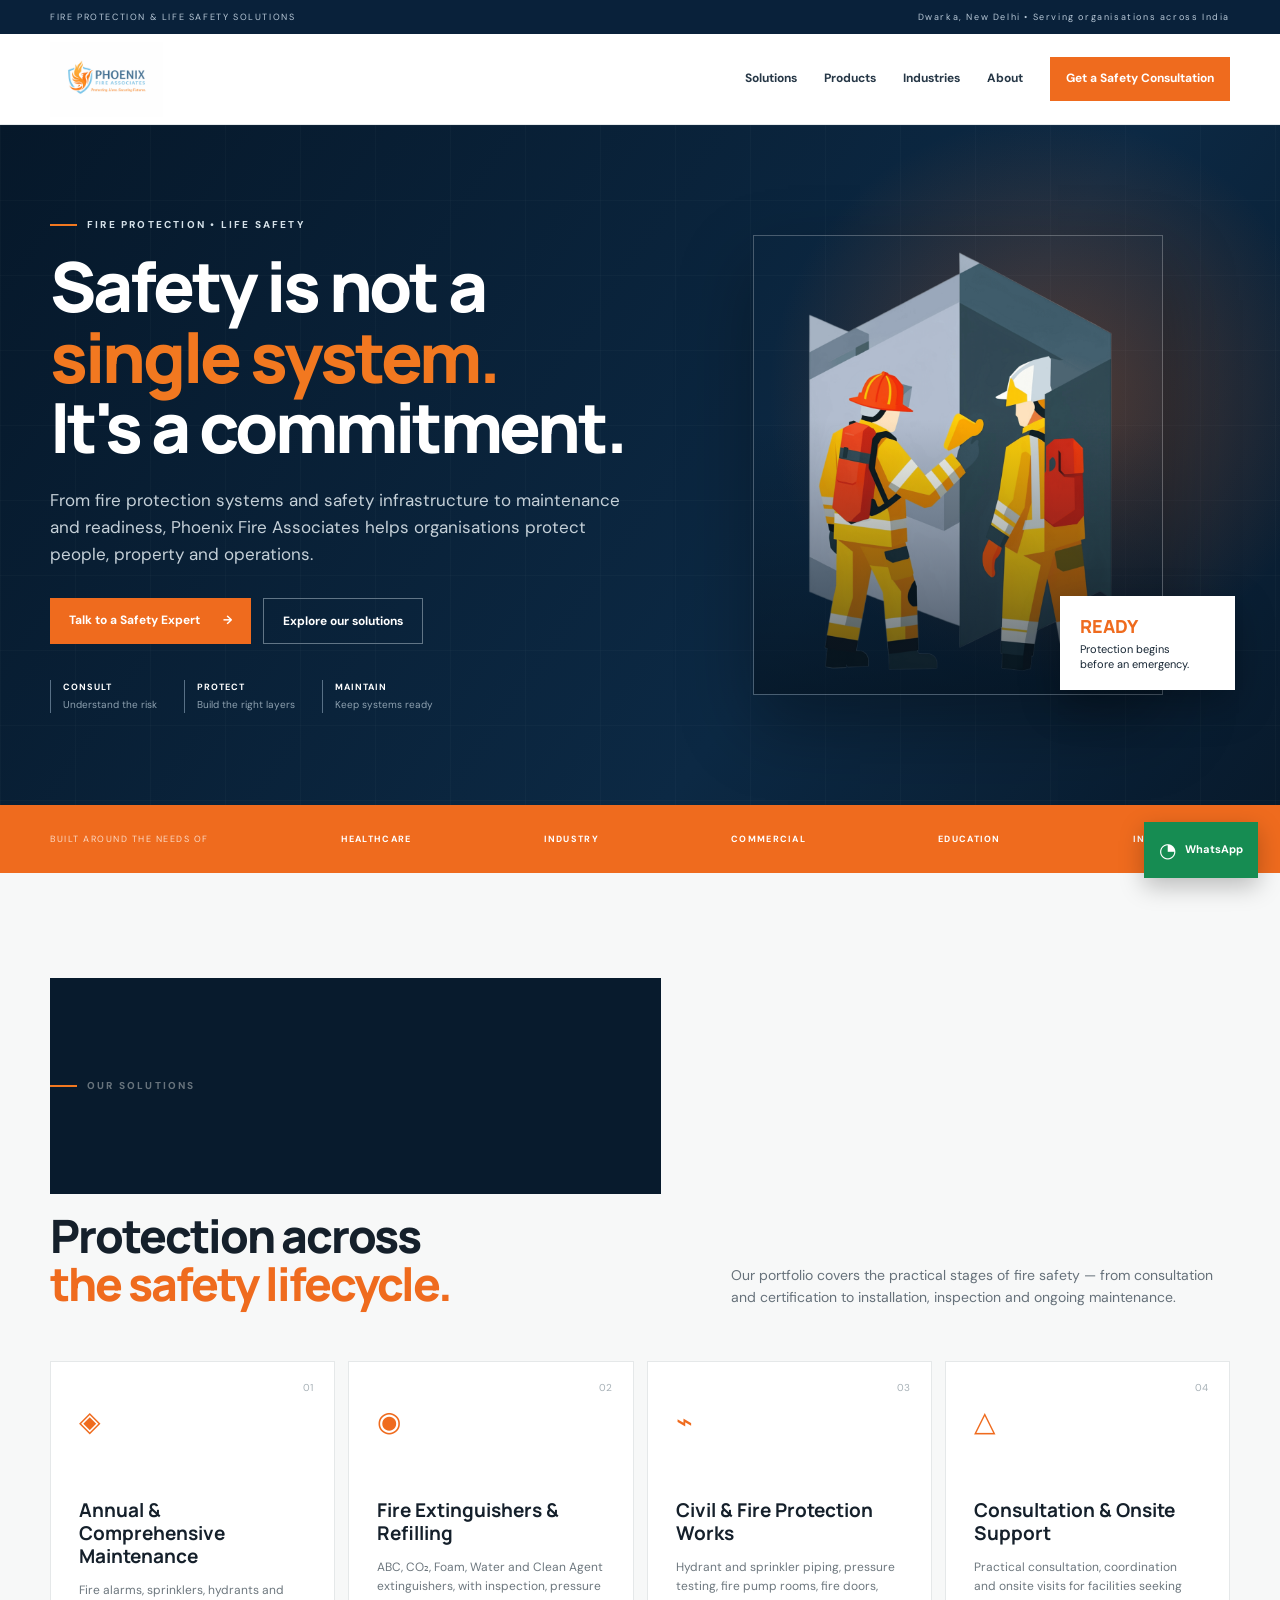
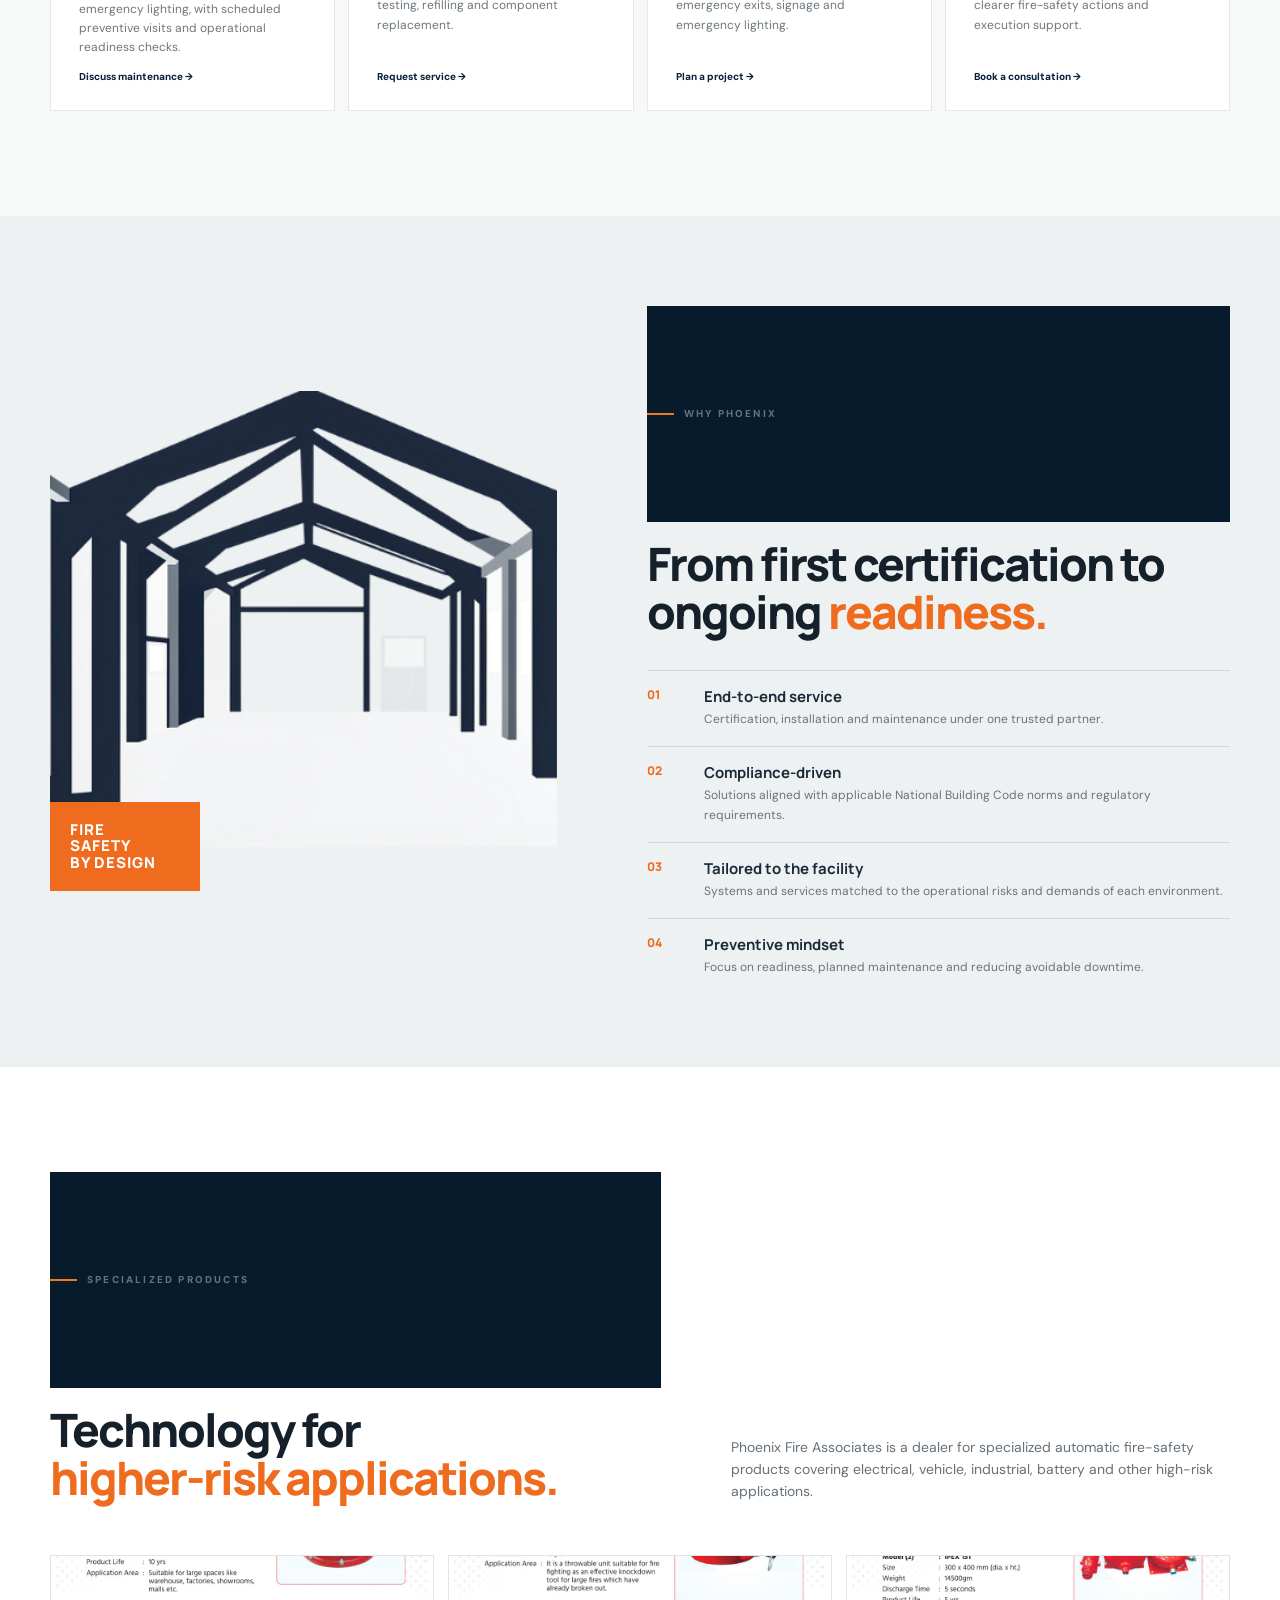
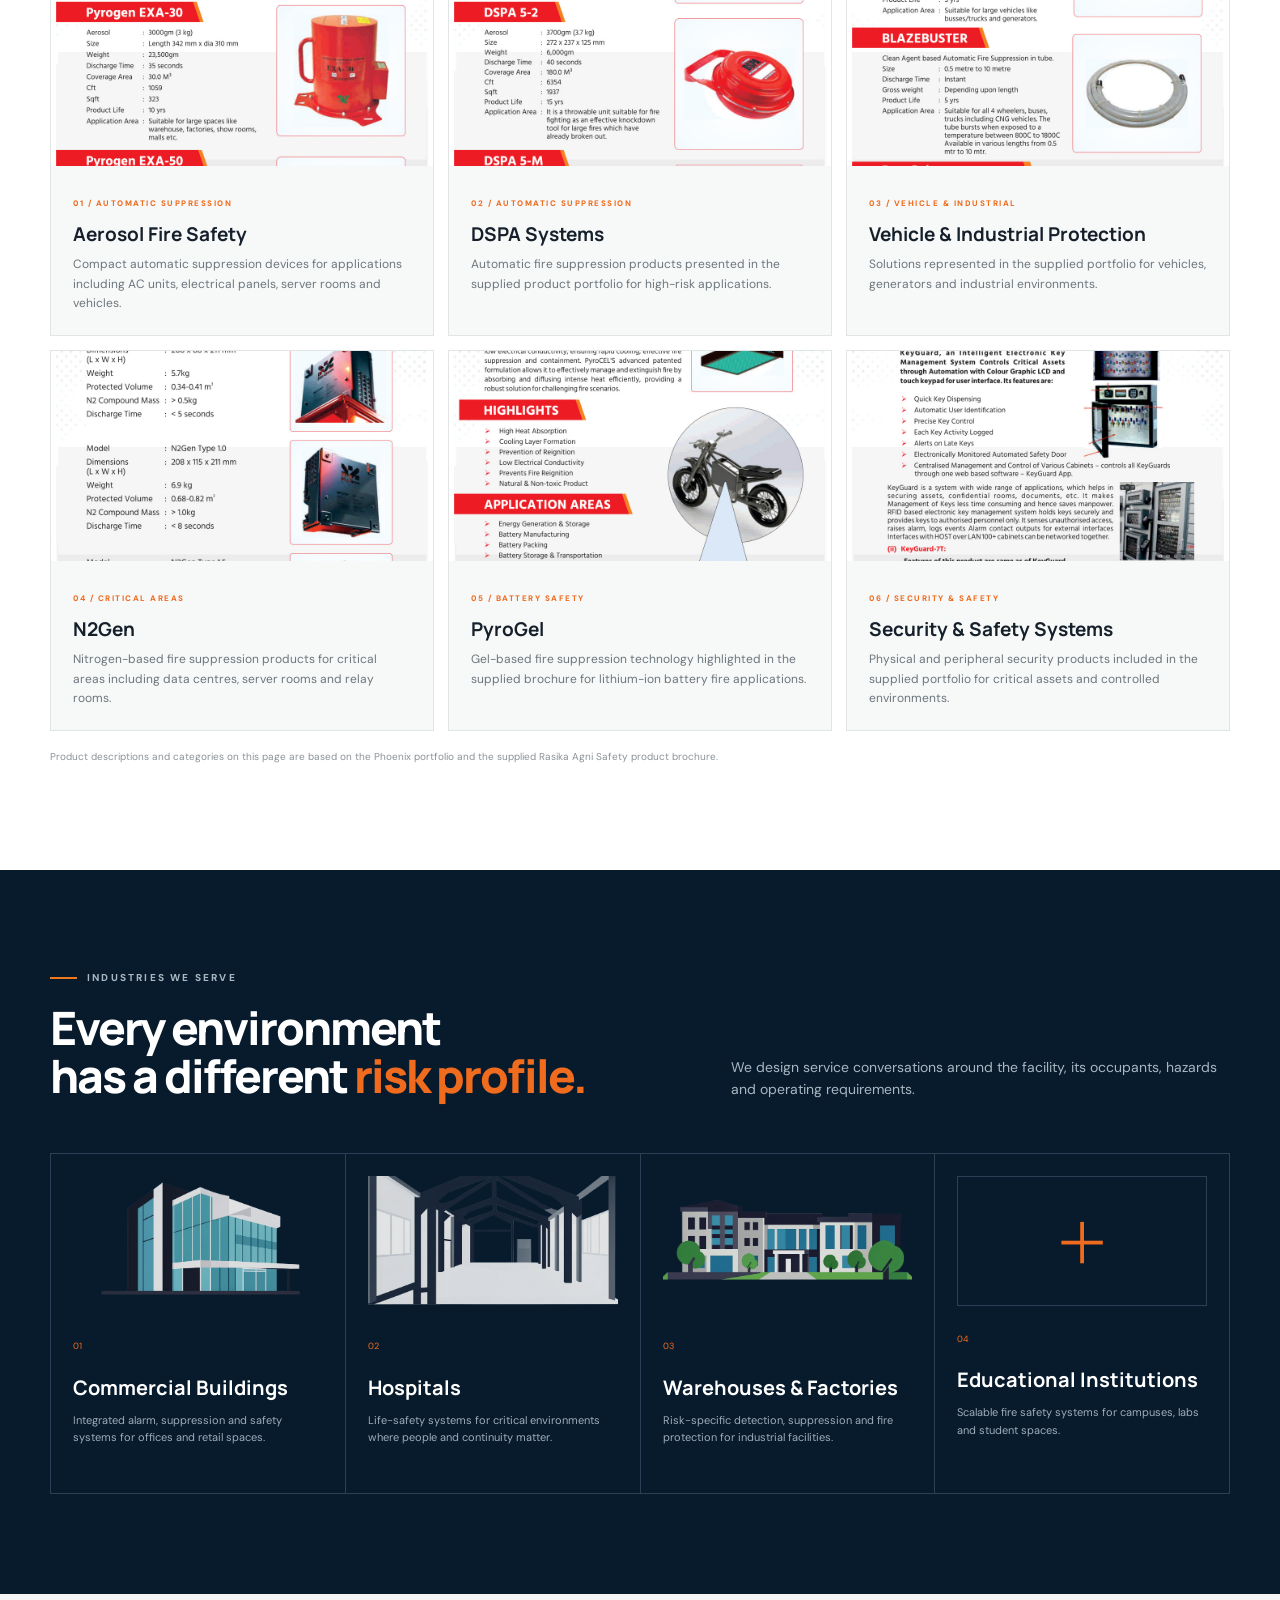
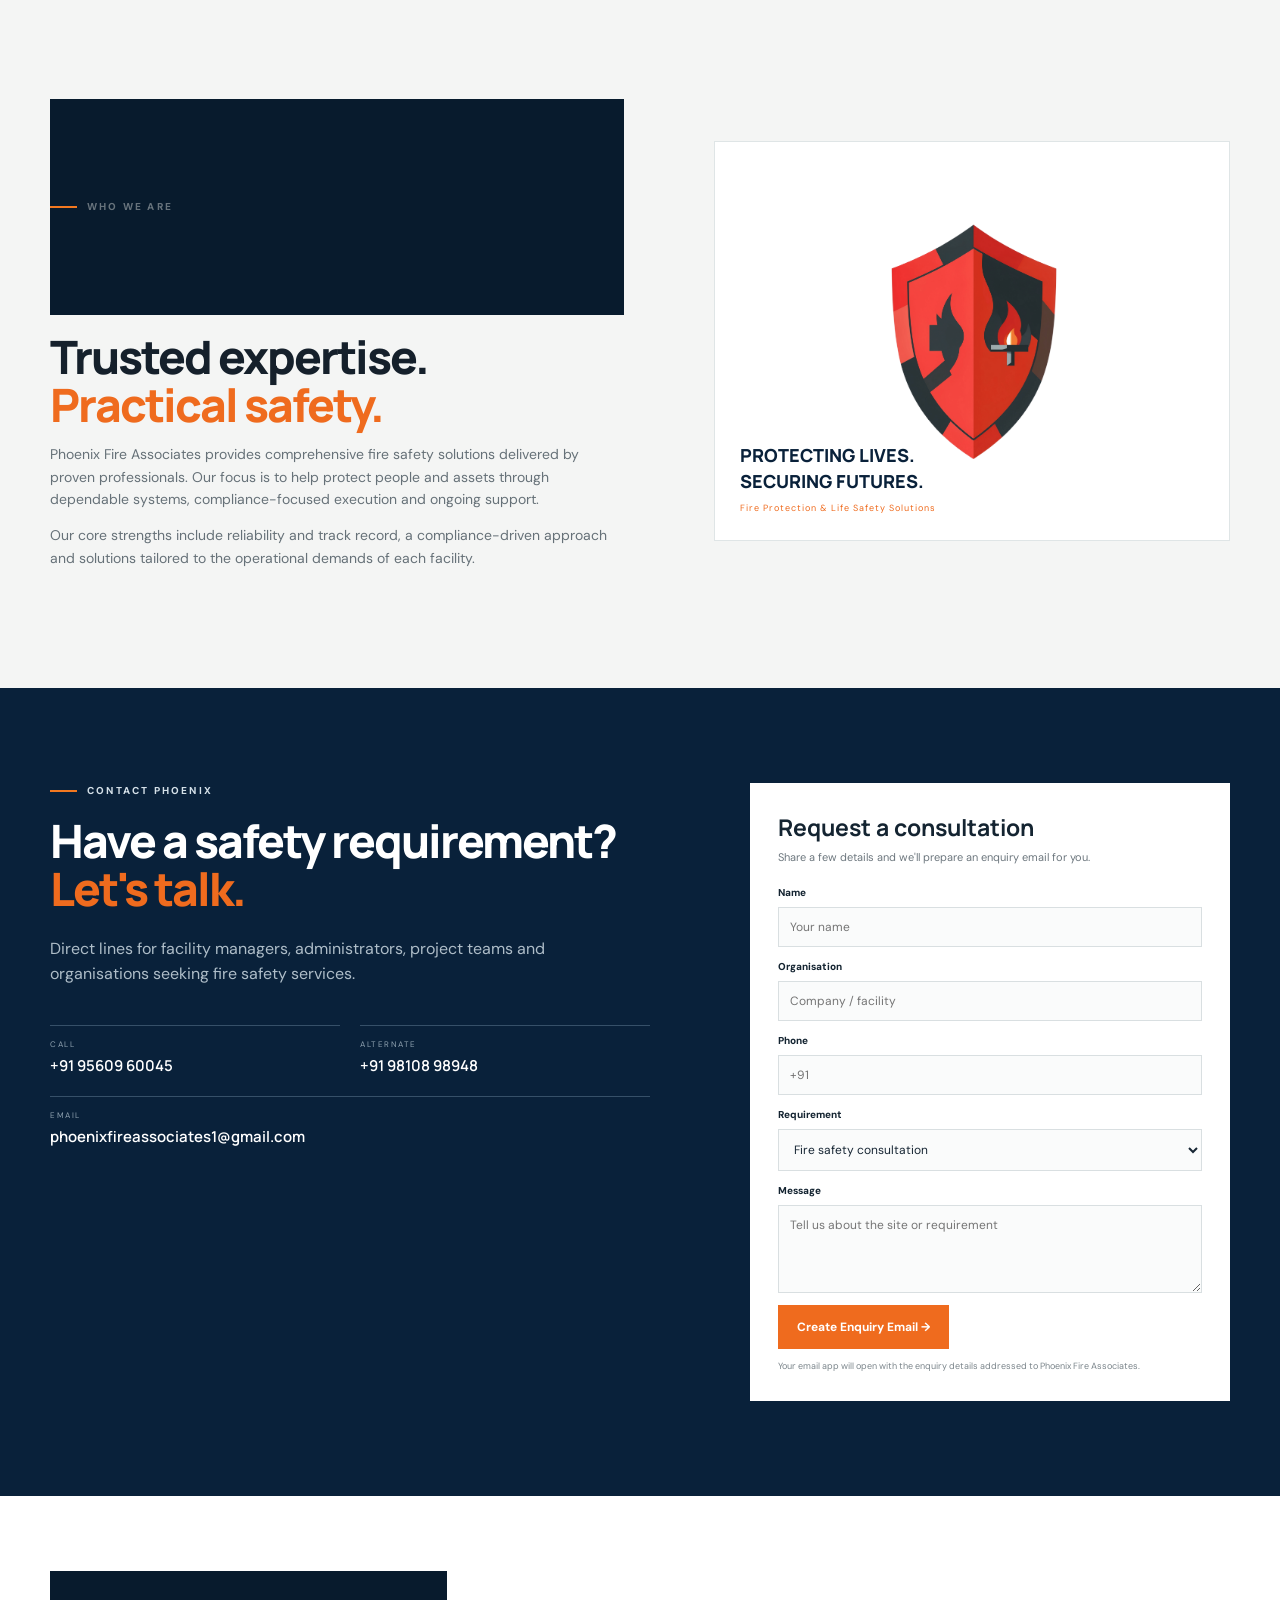
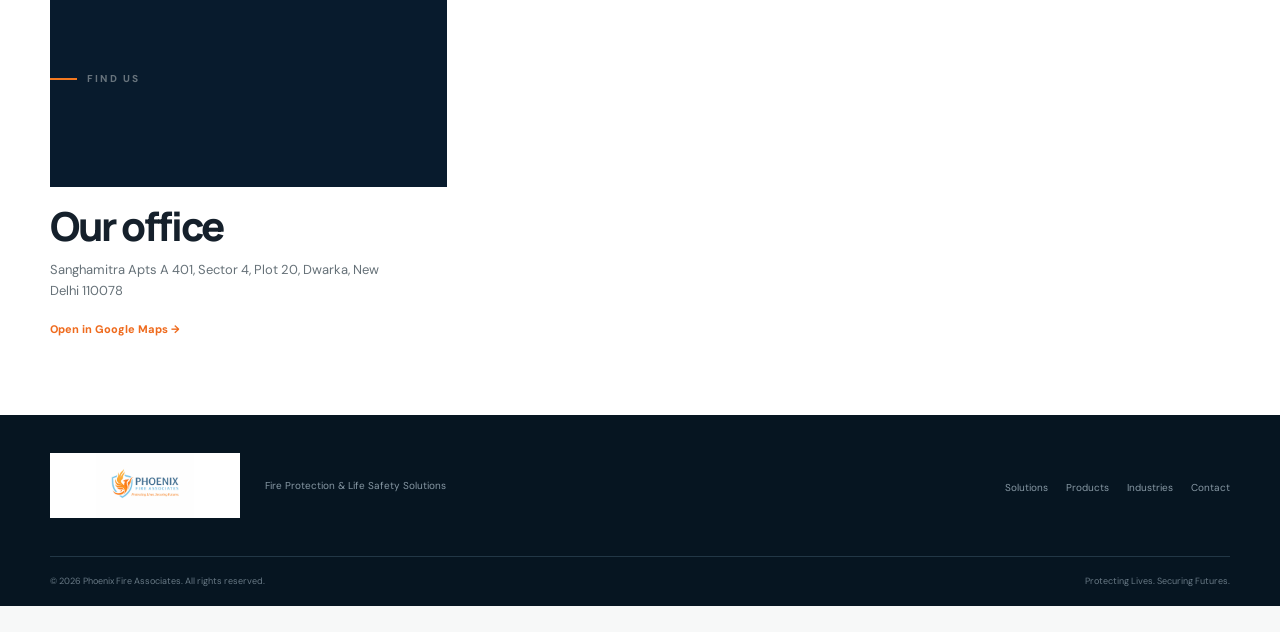
==== index.html @ ee214cc5 "Create index.html" ====
<!DOCTYPE html>
<html>
<head>
<meta charset="UTF-8">
<meta name="viewport" content="width=device-width, initial-scale=1.0">
<meta http-equiv="refresh" content="0; url=Phoenix_Fire_Associates_Website_V2/index.html">
<title>Phoenix Fire Associates</title>
</head>
<body>
<p>Loading Phoenix Fire Associates website...</p>
</body>
</html>
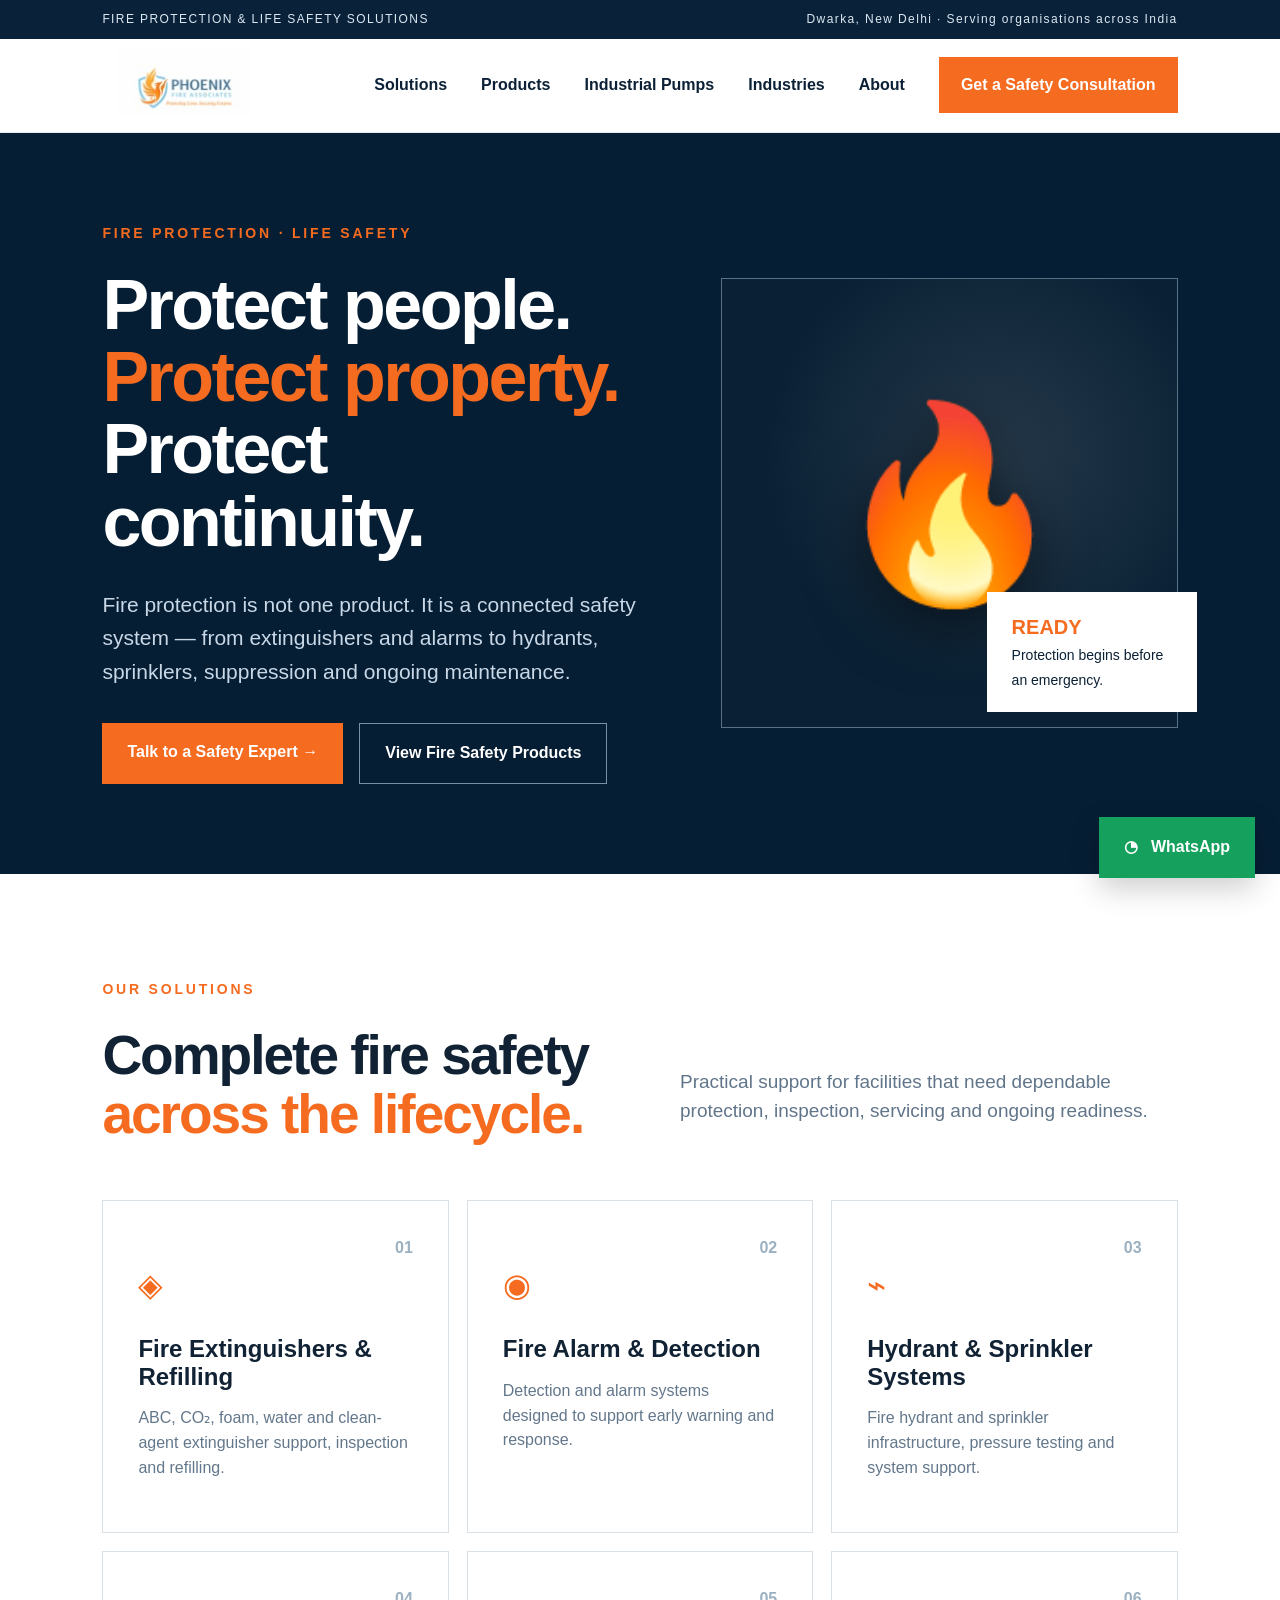
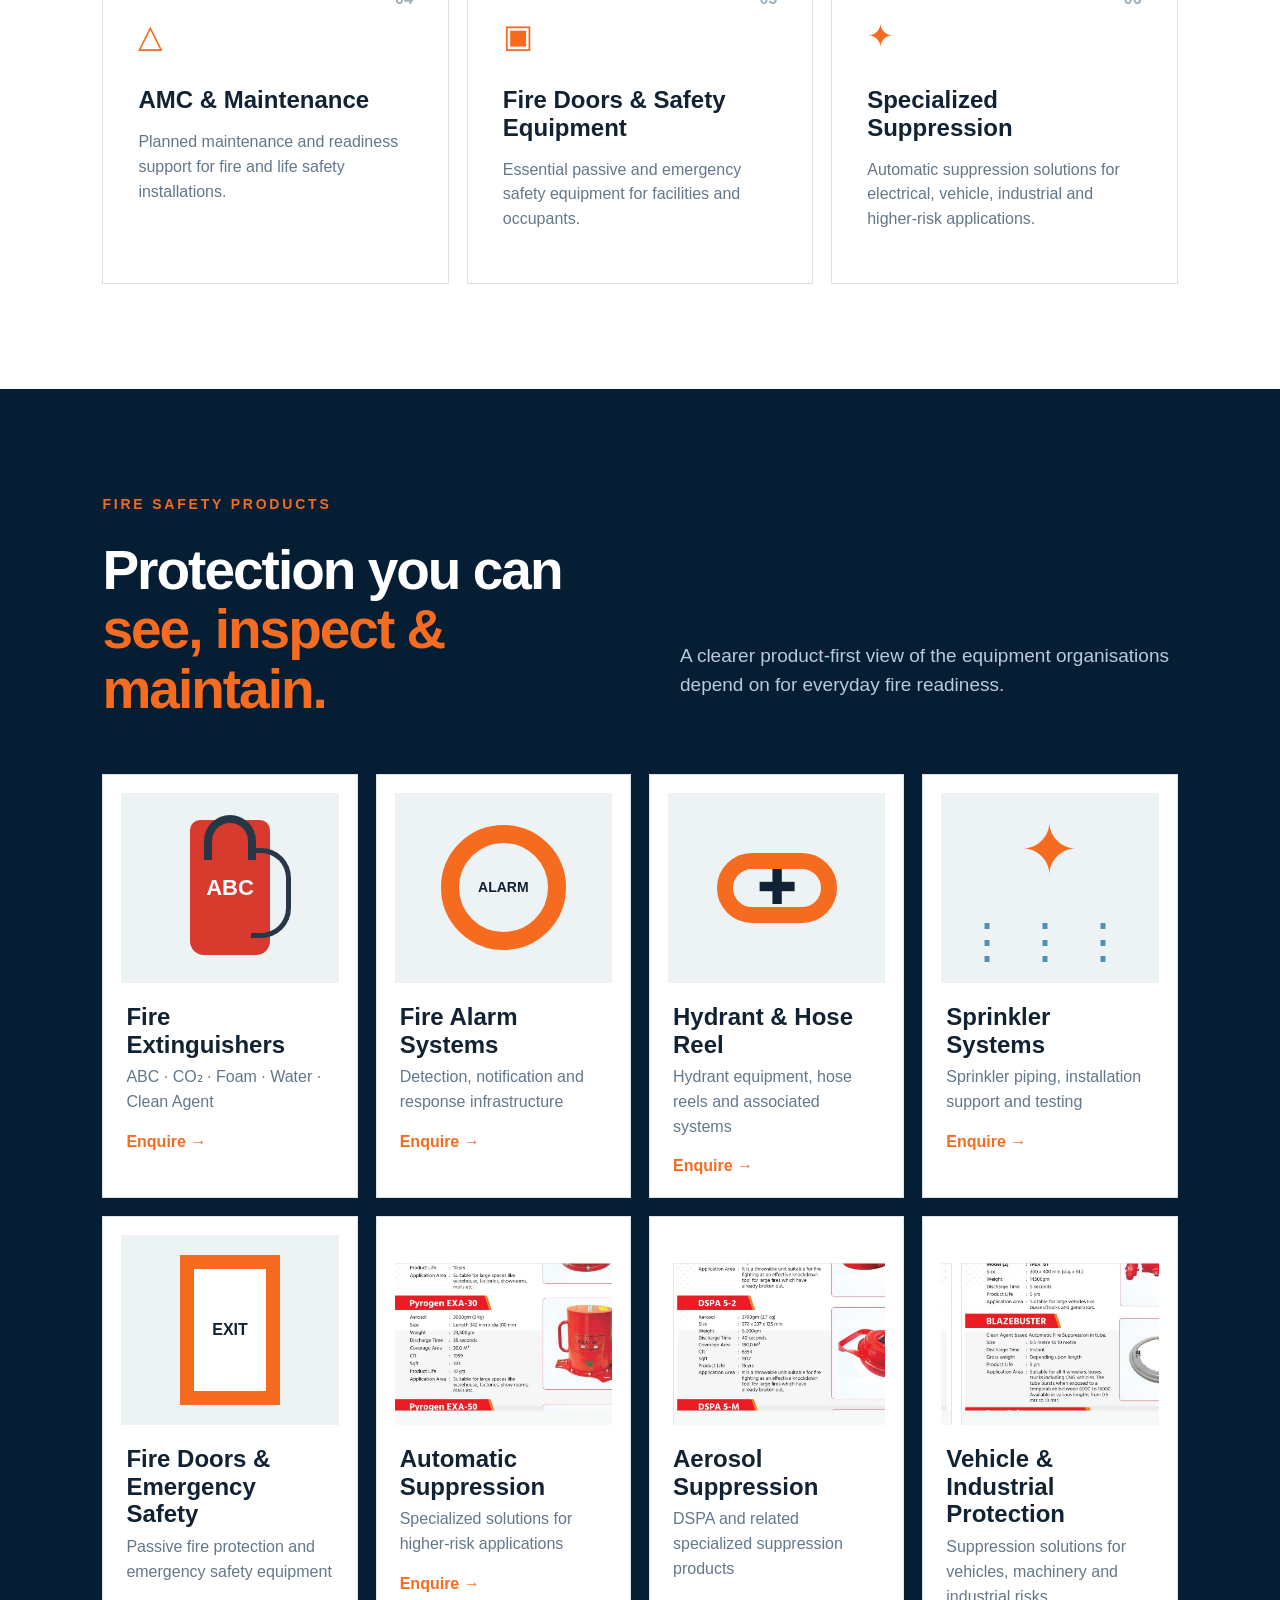
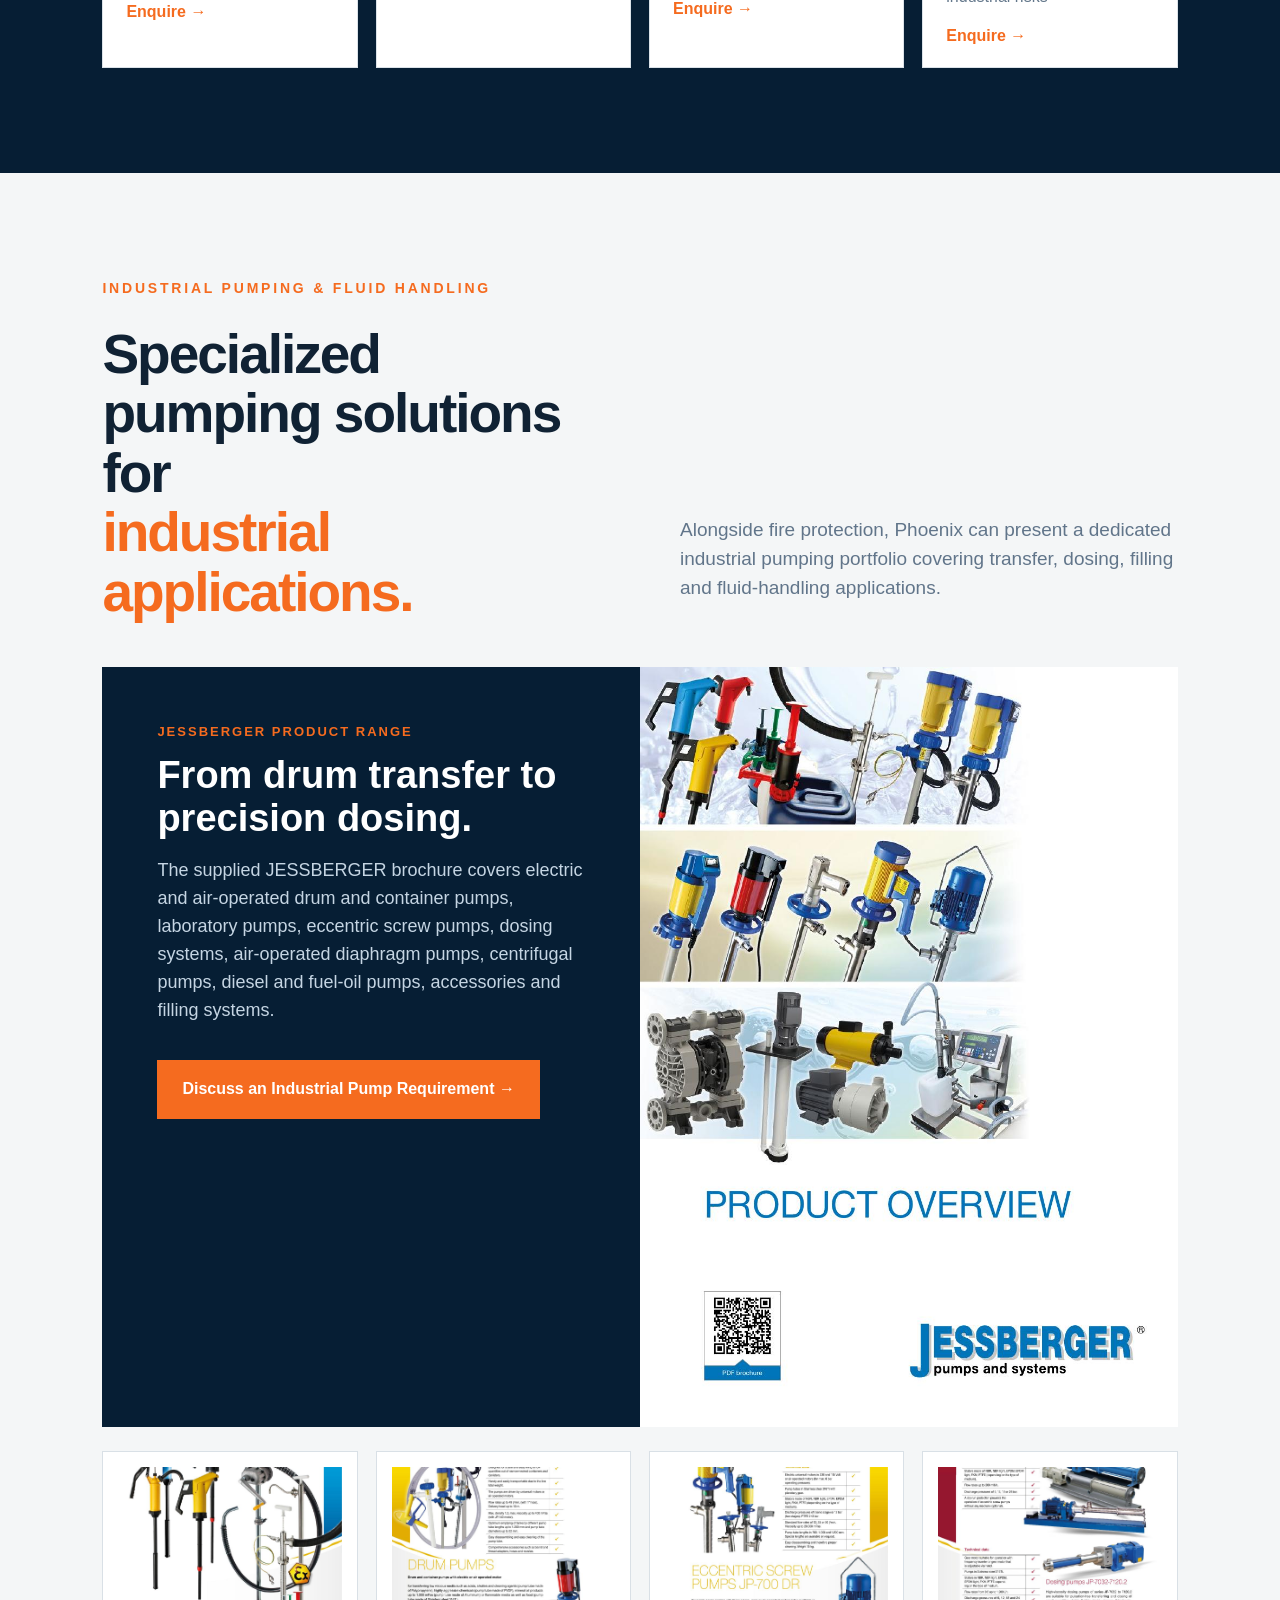
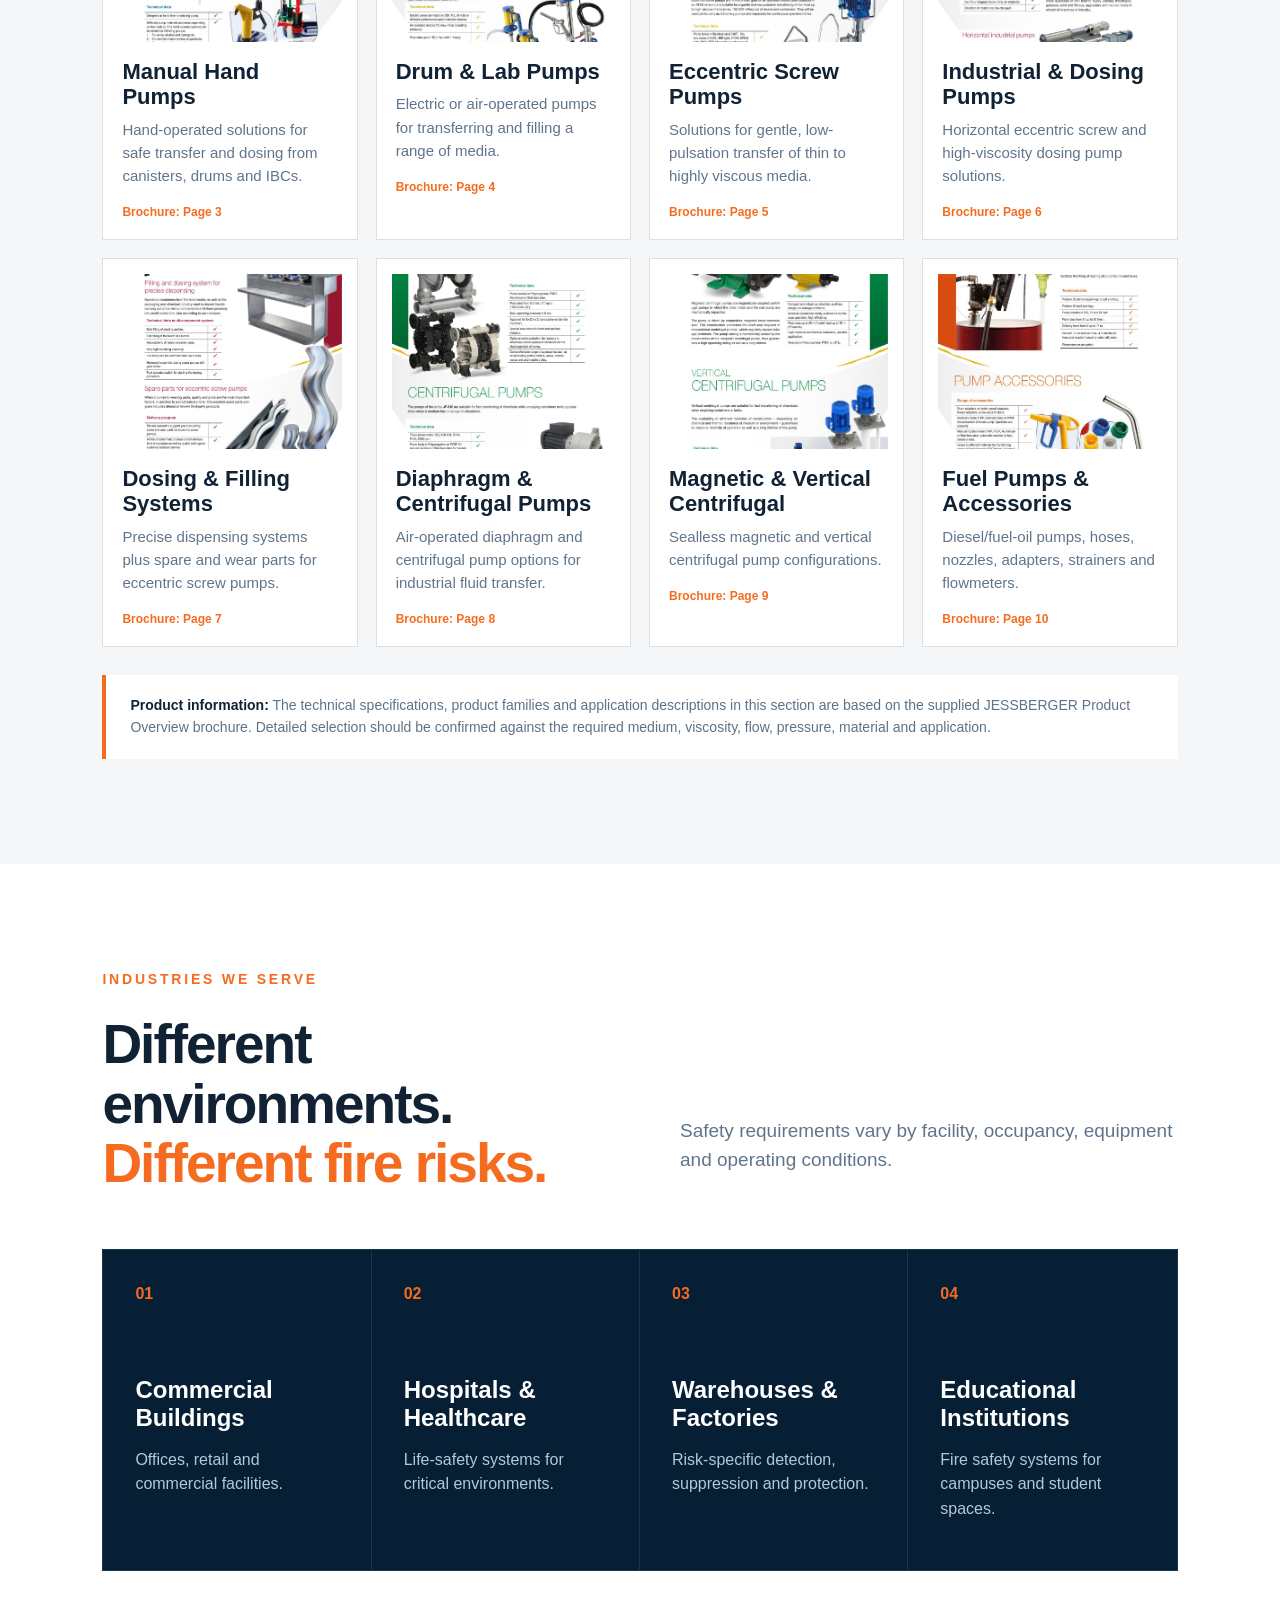
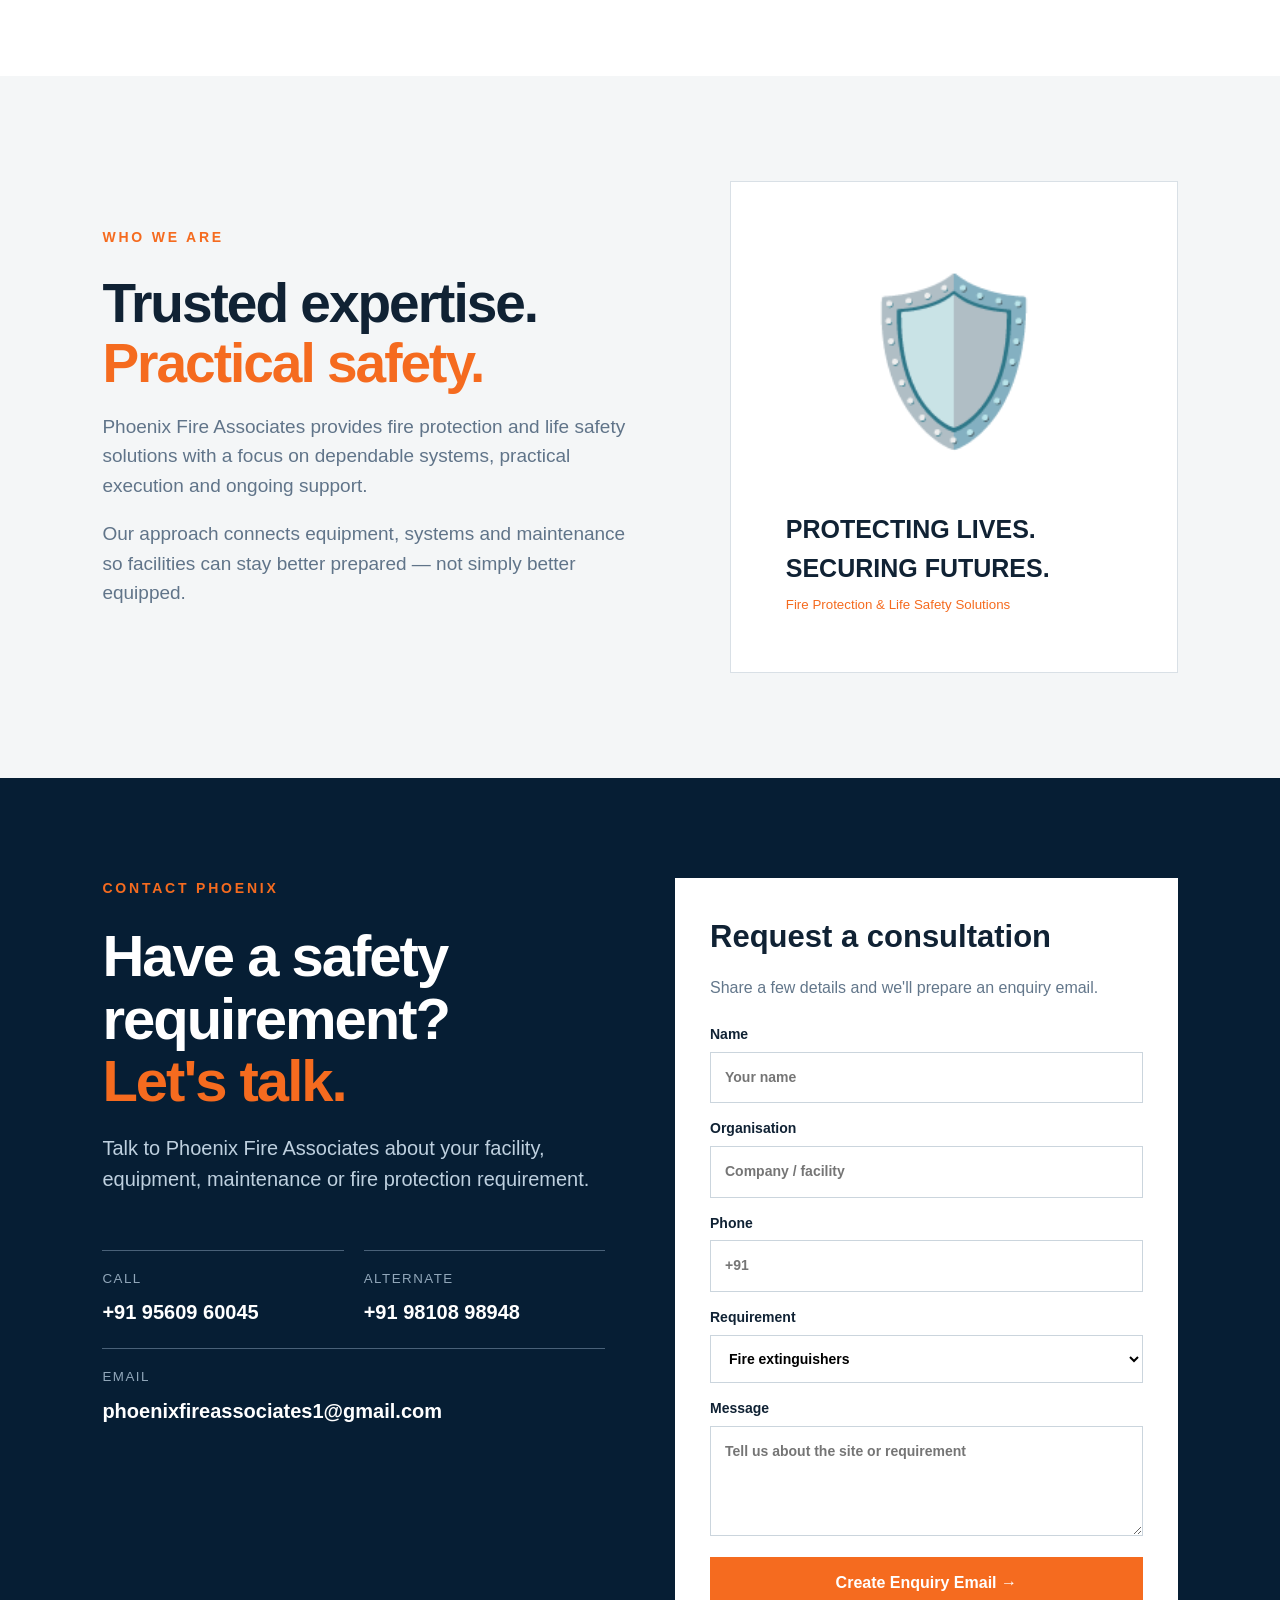
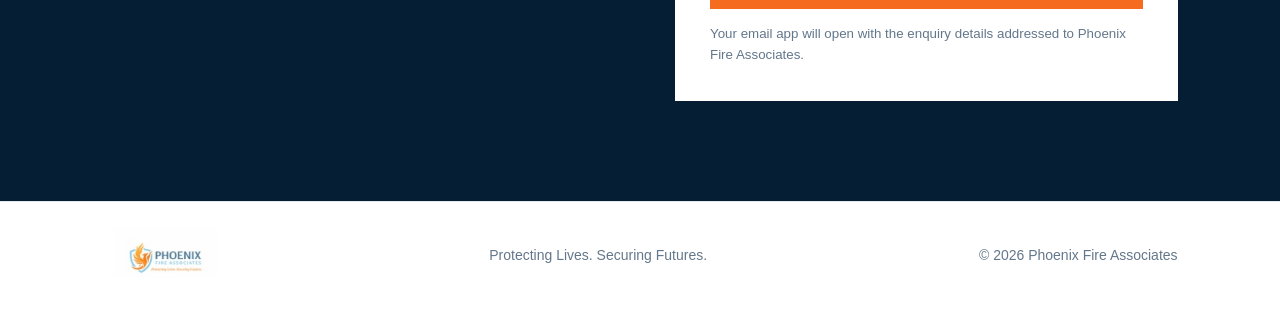
==== commit 1d99b73e: "Publish Phoenix Fire Associates V3" ====
--- a/index.html
+++ b/index.html
@@ -1,12 +1,208 @@
-<!DOCTYPE html>
-<html>
+<!doctype html>
+<html lang="en">
 <head>
-<meta charset="UTF-8">
-<meta name="viewport" content="width=device-width, initial-scale=1.0">
-<meta http-equiv="refresh" content="0; url=Phoenix_Fire_Associates_Website_V2/index.html">
-<title>Phoenix Fire Associates</title>
+<meta charset="utf-8">
+<meta name="viewport" content="width=device-width,initial-scale=1">
+<title>Phoenix Fire Associates | Fire Protection & Life Safety Solutions</title>
+<meta name="description" content="Phoenix Fire Associates provides fire protection and life safety solutions including extinguishers, maintenance, hydrant and sprinkler systems, fire alarms, specialized suppression and onsite support.">
+<link rel="stylesheet" href="styles.css">
 </head>
 <body>
-<p>Loading Phoenix Fire Associates website...</p>
+<div class="topbar">
+  <div>FIRE PROTECTION & LIFE SAFETY SOLUTIONS</div>
+  <div>Dwarka, New Delhi · Serving organisations across India</div>
+</div>
+
+<header class="header">
+  <a class="brand" href="#home"><img src="assets/phoenix-logo.jpg" alt="Phoenix Fire Associates"></a>
+  <button class="menu" aria-label="Open menu">☰</button>
+  <nav>
+    <a href="#solutions">Solutions</a>
+    <a href="#products">Products</a>
+    <a href="#industrial-pumps">Industrial Pumps</a>
+    <a href="#industries">Industries</a>
+    <a href="#about">About</a>
+    <a class="nav-cta" href="#contact">Get a Safety Consultation</a>
+  </nav>
+</header>
+
+<main id="home">
+<section class="hero">
+  <div class="hero-copy">
+    <div class="eyebrow">FIRE PROTECTION · LIFE SAFETY</div>
+    <h1>Protect people.<br><span>Protect property.</span><br>Protect continuity.</h1>
+    <p>Fire protection is not one product. It is a connected safety system — from extinguishers and alarms to hydrants, sprinklers, suppression and ongoing maintenance.</p>
+    <div class="buttons">
+      <a class="btn primary" href="#contact">Talk to a Safety Expert →</a>
+      <a class="btn secondary" href="#products">View Fire Safety Products</a>
+    </div>
+  </div>
+  <div class="hero-visual">
+    <div class="shield">🔥</div>
+    <div class="hero-card"><strong>READY</strong><br><small>Protection begins before an emergency.</small></div>
+  </div>
+</section>
+
+<section class="intro" id="solutions">
+  <div class="section-tag">OUR SOLUTIONS</div>
+  <div class="section-head">
+    <h2>Complete fire safety<br><span>across the lifecycle.</span></h2>
+    <p>Practical support for facilities that need dependable protection, inspection, servicing and ongoing readiness.</p>
+  </div>
+  <div class="solution-grid">
+    <article><b>01</b><div class="icon">◈</div><h3>Fire Extinguishers & Refilling</h3><p>ABC, CO₂, foam, water and clean-agent extinguisher support, inspection and refilling.</p></article>
+    <article><b>02</b><div class="icon">◉</div><h3>Fire Alarm & Detection</h3><p>Detection and alarm systems designed to support early warning and response.</p></article>
+    <article><b>03</b><div class="icon">⌁</div><h3>Hydrant & Sprinkler Systems</h3><p>Fire hydrant and sprinkler infrastructure, pressure testing and system support.</p></article>
+    <article><b>04</b><div class="icon">△</div><h3>AMC & Maintenance</h3><p>Planned maintenance and readiness support for fire and life safety installations.</p></article>
+    <article><b>05</b><div class="icon">▣</div><h3>Fire Doors & Safety Equipment</h3><p>Essential passive and emergency safety equipment for facilities and occupants.</p></article>
+    <article><b>06</b><div class="icon">✦</div><h3>Specialized Suppression</h3><p>Automatic suppression solutions for electrical, vehicle, industrial and higher-risk applications.</p></article>
+  </div>
+</section>
+
+<section class="products" id="products">
+  <div class="section-tag light">FIRE SAFETY PRODUCTS</div>
+  <div class="section-head light-text">
+    <h2>Protection you can<br><span>see, inspect & maintain.</span></h2>
+    <p>A clearer product-first view of the equipment organisations depend on for everyday fire readiness.</p>
+  </div>
+  <div class="product-grid">
+    <article class="product-card">
+      <div class="product-art extinguisher"><div class="handle"></div><div class="body">ABC</div><div class="hose"></div></div>
+      <h3>Fire Extinguishers</h3><p>ABC · CO₂ · Foam · Water · Clean Agent</p>
+      <a href="#contact">Enquire →</a>
+    </article>
+    <article class="product-card">
+      <div class="product-art alarm"><div class="alarm-ring">ALARM</div></div>
+      <h3>Fire Alarm Systems</h3><p>Detection, notification and response infrastructure</p>
+      <a href="#contact">Enquire →</a>
+    </article>
+    <article class="product-card">
+      <div class="product-art hydrant"><div class="pipe"></div><div class="wheel">✚</div></div>
+      <h3>Hydrant & Hose Reel</h3><p>Hydrant equipment, hose reels and associated systems</p>
+      <a href="#contact">Enquire →</a>
+    </article>
+    <article class="product-card">
+      <div class="product-art sprinkler"><div class="sprinkler-head">✦</div><div class="drops">⋮⋮⋮</div></div>
+      <h3>Sprinkler Systems</h3><p>Sprinkler piping, installation support and testing</p>
+      <a href="#contact">Enquire →</a>
+    </article>
+    <article class="product-card">
+      <div class="product-art door"><div class="door-shape">EXIT</div></div>
+      <h3>Fire Doors & Emergency Safety</h3><p>Passive fire protection and emergency safety equipment</p>
+      <a href="#contact">Enquire →</a>
+    </article>
+    <article class="product-card photo">
+      <img src="assets/specialized-products-1.jpg" alt="Specialized automatic fire suppression products">
+      <h3>Automatic Suppression</h3><p>Specialized solutions for higher-risk applications</p>
+      <a href="#contact">Enquire →</a>
+    </article>
+    <article class="product-card photo">
+      <img src="assets/specialized-products-2.jpg" alt="DSPA aerosol fire suppression products">
+      <h3>Aerosol Suppression</h3><p>DSPA and related specialized suppression products</p>
+      <a href="#contact">Enquire →</a>
+    </article>
+    <article class="product-card photo">
+      <img src="assets/specialized-products-3.jpg" alt="Vehicle and industrial fire suppression products">
+      <h3>Vehicle & Industrial Protection</h3><p>Suppression solutions for vehicles, machinery and industrial risks</p>
+      <a href="#contact">Enquire →</a>
+    </article>
+  </div>
+</section>
+
+
+<section class="industrial-pumps" id="industrial-pumps">
+  <div class="section-tag">INDUSTRIAL PUMPING & FLUID HANDLING</div>
+  <div class="section-head">
+    <h2>Specialized pumping solutions for<br><span>industrial applications.</span></h2>
+    <p>Alongside fire protection, Phoenix can present a dedicated industrial pumping portfolio covering transfer, dosing, filling and fluid-handling applications.</p>
+  </div>
+
+  <div class="pump-feature">
+    <div class="pump-feature-copy">
+      <div class="mini-label">JESSBERGER PRODUCT RANGE</div>
+      <h3>From drum transfer to precision dosing.</h3>
+      <p>The supplied JESSBERGER brochure covers electric and air-operated drum and container pumps, laboratory pumps, eccentric screw pumps, dosing systems, air-operated diaphragm pumps, centrifugal pumps, diesel and fuel-oil pumps, accessories and filling systems.</p>
+      <a class="btn pump-btn" href="#contact">Discuss an Industrial Pump Requirement →</a>
+    </div>
+    <img src="assets/jessberger/cover.jpg" alt="JESSBERGER industrial pumps and systems product overview">
+  </div>
+
+  <div class="pump-grid">
+    <article><img src="assets/jessberger/page-03.jpg" alt="Manual hand pumps"><h3>Manual Hand Pumps</h3><p>Hand-operated solutions for safe transfer and dosing from canisters, drums and IBCs.</p><small>Brochure: Page 3</small></article>
+    <article><img src="assets/jessberger/page-04.jpg" alt="Drum pumps and laboratory pumps"><h3>Drum & Lab Pumps</h3><p>Electric or air-operated pumps for transferring and filling a range of media.</p><small>Brochure: Page 4</small></article>
+    <article><img src="assets/jessberger/page-05.jpg" alt="Eccentric screw pumps"><h3>Eccentric Screw Pumps</h3><p>Solutions for gentle, low-pulsation transfer of thin to highly viscous media.</p><small>Brochure: Page 5</small></article>
+    <article><img src="assets/jessberger/page-06.jpg" alt="Horizontal industrial pumps and dosing pumps"><h3>Industrial & Dosing Pumps</h3><p>Horizontal eccentric screw and high-viscosity dosing pump solutions.</p><small>Brochure: Page 6</small></article>
+    <article><img src="assets/jessberger/page-07.jpg" alt="Dosing systems and spare parts"><h3>Dosing & Filling Systems</h3><p>Precise dispensing systems plus spare and wear parts for eccentric screw pumps.</p><small>Brochure: Page 7</small></article>
+    <article><img src="assets/jessberger/page-08.jpg" alt="Air operated diaphragm pumps and centrifugal pumps"><h3>Diaphragm & Centrifugal Pumps</h3><p>Air-operated diaphragm and centrifugal pump options for industrial fluid transfer.</p><small>Brochure: Page 8</small></article>
+    <article><img src="assets/jessberger/page-09.jpg" alt="Sealless magnetic and vertical centrifugal pumps"><h3>Magnetic & Vertical Centrifugal</h3><p>Sealless magnetic and vertical centrifugal pump configurations.</p><small>Brochure: Page 9</small></article>
+    <article><img src="assets/jessberger/page-10.jpg" alt="Diesel fuel oil pumps and pump accessories"><h3>Fuel Pumps & Accessories</h3><p>Diesel/fuel-oil pumps, hoses, nozzles, adapters, strainers and flowmeters.</p><small>Brochure: Page 10</small></article>
+  </div>
+
+  <div class="pump-note">
+    <strong>Product information:</strong> The technical specifications, product families and application descriptions in this section are based on the supplied JESSBERGER Product Overview brochure. Detailed selection should be confirmed against the required medium, viscosity, flow, pressure, material and application.
+  </div>
+</section>
+
+<section class="industries" id="industries">
+  <div class="section-tag">INDUSTRIES WE SERVE</div>
+  <div class="section-head">
+    <h2>Different environments.<br><span>Different fire risks.</span></h2>
+    <p>Safety requirements vary by facility, occupancy, equipment and operating conditions.</p>
+  </div>
+  <div class="industry-grid">
+    <div><strong>01</strong><h3>Commercial Buildings</h3><p>Offices, retail and commercial facilities.</p></div>
+    <div><strong>02</strong><h3>Hospitals & Healthcare</h3><p>Life-safety systems for critical environments.</p></div>
+    <div><strong>03</strong><h3>Warehouses & Factories</h3><p>Risk-specific detection, suppression and protection.</p></div>
+    <div><strong>04</strong><h3>Educational Institutions</h3><p>Fire safety systems for campuses and student spaces.</p></div>
+  </div>
+</section>
+
+<section class="about" id="about">
+  <div class="about-copy">
+    <div class="section-tag">WHO WE ARE</div>
+    <h2>Trusted expertise.<br><span>Practical safety.</span></h2>
+    <p>Phoenix Fire Associates provides fire protection and life safety solutions with a focus on dependable systems, practical execution and ongoing support.</p>
+    <p>Our approach connects equipment, systems and maintenance so facilities can stay better prepared — not simply better equipped.</p>
+  </div>
+  <div class="about-panel">
+    <div class="big-shield">🛡️</div>
+    <h3>PROTECTING LIVES.<br>SECURING FUTURES.</h3>
+    <small>Fire Protection & Life Safety Solutions</small>
+  </div>
+</section>
+
+<section class="contact" id="contact">
+  <div class="contact-copy">
+    <div class="section-tag light">CONTACT PHOENIX</div>
+    <h2>Have a safety requirement?<br><span>Let's talk.</span></h2>
+    <p>Talk to Phoenix Fire Associates about your facility, equipment, maintenance or fire protection requirement.</p>
+    <div class="contact-details">
+      <div><small>CALL</small><strong>+91 95609 60045</strong></div>
+      <div><small>ALTERNATE</small><strong>+91 98108 98948</strong></div>
+      <div><small>EMAIL</small><strong>phoenixfireassociates1@gmail.com</strong></div>
+    </div>
+  </div>
+  <form onsubmit="sendEnquiry(event)">
+    <h3>Request a consultation</h3>
+    <p>Share a few details and we'll prepare an enquiry email.</p>
+    <label>Name<input id="name" required placeholder="Your name"></label>
+    <label>Organisation<input id="org" placeholder="Company / facility"></label>
+    <label>Phone<input id="phone" placeholder="+91"></label>
+    <label>Requirement<select id="req"><option>Fire extinguishers</option><option>Fire alarm system</option><option>Hydrant / sprinkler</option><option>AMC & maintenance</option><option>Specialized suppression</option><option>Other fire safety requirement</option></select></label>
+    <label>Message<textarea id="message" placeholder="Tell us about the site or requirement"></textarea></label>
+    <button class="btn primary" type="submit">Create Enquiry Email →</button>
+    <small>Your email app will open with the enquiry details addressed to Phoenix Fire Associates.</small>
+  </form>
+</section>
+</main>
+
+<a class="whatsapp" href="https://wa.me/919560960045" target="_blank" rel="noopener">◔ &nbsp; WhatsApp</a>
+
+<footer>
+  <div><img src="assets/phoenix-logo.jpg" alt="Phoenix Fire Associates"></div>
+  <div>Protecting Lives. Securing Futures.</div>
+  <div>© 2026 Phoenix Fire Associates</div>
+</footer>
+<script src="script.js"></script>
 </body>
 </html>
--- a/styles.css
+++ b/styles.css
@@ -0,0 +1,3 @@
+*{box-sizing:border-box}html{scroll-behavior:smooth}body{margin:0;font-family:Arial,Helvetica,sans-serif;color:#102234;background:#fff;line-height:1.55}.topbar{background:#09223a;color:#dce8f2;display:flex;justify-content:space-between;padding:10px 8%;font-size:12px;letter-spacing:1.4px}.header{height:94px;display:flex;align-items:center;justify-content:space-between;padding:0 8%;background:#fff;border-bottom:1px solid #e6eaee;position:sticky;top:0;z-index:20}.brand img{width:150px;height:auto;object-fit:contain}.header nav{display:flex;align-items:center;gap:34px}.header nav a{color:#0c2136;text-decoration:none;font-weight:700;font-size:16px}.nav-cta{background:#f56b1f!important;color:#fff!important;padding:16px 22px}.menu{display:none}.hero{min-height:690px;background:#061e34;color:#fff;padding:90px 8%;display:grid;grid-template-columns:1.1fr .9fr;gap:60px;align-items:center}.eyebrow,.section-tag{font-size:14px;letter-spacing:2.8px;font-weight:800;color:#f56b1f;margin-bottom:25px}.hero h1{font-size:70px;line-height:1.03;letter-spacing:-2.5px;margin:0 0 30px}.hero h1 span,h2 span{color:#f56b1f}.hero p{font-size:21px;line-height:1.6;max-width:720px;color:#c8d8e7}.buttons{display:flex;gap:16px;margin-top:35px}.btn{display:inline-block;border:0;text-decoration:none;font-weight:800;font-size:16px;padding:17px 25px;cursor:pointer}.primary{background:#f56b1f;color:#fff}.secondary{border:1px solid #7890a4;color:#fff;background:transparent}.hero-visual{height:450px;border:1px solid #5b7183;display:flex;align-items:center;justify-content:center;position:relative;background:radial-gradient(circle at 60% 40%,#26394a,#0a2135 60%)}.shield{font-size:190px;filter:drop-shadow(0 20px 30px #0008)}.hero-card{position:absolute;right:-20px;bottom:15px;background:#fff;color:#0c2136;padding:20px 25px;width:210px}.hero-card strong{font-size:20px;color:#f56b1f}.hero-card small{font-size:14px}.intro,.industries,.about{padding:105px 8%}.section-head{display:grid;grid-template-columns:1fr 1fr;gap:80px;align-items:end;margin-bottom:55px}.section-head h2,h2{font-size:55px;line-height:1.08;letter-spacing:-2px;margin:0}.section-head p{font-size:19px;color:#61758a}.solution-grid{display:grid;grid-template-columns:repeat(3,1fr);gap:18px}.solution-grid article{border:1px solid #d9e0e6;padding:35px;min-height:250px}.solution-grid b{float:right;color:#9bb0c0}.icon{font-size:32px;color:#f56b1f;margin:25px 0}.solution-grid h3,.product-card h3,.industry-grid h3{font-size:24px;line-height:1.15;margin:0 0 12px}.solution-grid p,.product-card p,.industry-grid p{font-size:16px;color:#63778b}.products{background:#061e34;padding:105px 8%;color:#fff}.light{color:#f56b1f}.light-text h2{color:#fff}.light-text p{color:#b9cada}.product-grid{display:grid;grid-template-columns:repeat(4,1fr);gap:18px}.product-card{background:#fff;color:#102234;padding:18px;min-height:365px;border:1px solid #dbe2e8}.product-card h3{margin:20px 5px 7px}.product-card p{margin:0 5px 15px}.product-card a{margin:0 5px;color:#f56b1f;font-weight:800;text-decoration:none}.product-art{height:190px;background:#edf2f5;display:flex;align-items:center;justify-content:center;position:relative;overflow:hidden}.extinguisher .body{width:80px;height:135px;background:#d83a2e;border-radius:10px 10px 14px 14px;color:#fff;font-weight:900;font-size:22px;display:flex;align-items:center;justify-content:center}.extinguisher .handle{position:absolute;width:52px;height:45px;border:8px solid #273746;border-bottom:0;border-radius:28px 28px 0 0;top:22px}.extinguisher .hose{position:absolute;width:40px;height:90px;border:5px solid #273746;border-left:0;right:48px;top:55px;border-radius:0 30px 30px 0}.alarm-ring{border:18px solid #f56b1f;border-radius:50%;width:125px;height:125px;display:flex;align-items:center;justify-content:center;font-weight:900;color:#102234;font-size:14px}.hydrant .pipe{width:120px;height:70px;border:16px solid #f56b1f;border-radius:50px}.wheel{position:absolute;font-size:48px;color:#102234}.sprinkler{flex-direction:column}.sprinkler-head{font-size:70px;color:#f56b1f}.drops{font-size:48px;color:#4f90b4;letter-spacing:10px}.door-shape{width:100px;height:150px;border:14px solid #f56b1f;background:#fff;display:flex;align-items:center;justify-content:center;font-weight:900;color:#102234}.product-card.photo img{width:100%;height:190px;object-fit:cover;display:block}.industry-grid{display:grid;grid-template-columns:repeat(4,1fr);border:1px solid #18354e}.industry-grid>div{padding:32px;border-right:1px solid #18354e;min-height:260px;background:#071f34;color:#fff}.industry-grid>div:last-child{border-right:0}.industry-grid strong{color:#f56b1f}.industry-grid h3{margin-top:70px}.industry-grid p{color:#b6c8d7}.about{background:#f4f6f7;display:grid;grid-template-columns:1.1fr .9fr;gap:80px;align-items:center}.about-copy p{font-size:19px;color:#607489;max-width:760px}.about-panel{background:#fff;padding:55px;border:1px solid #d9e0e6}.big-shield{font-size:160px;text-align:center}.about-panel h3{font-size:25px;margin-bottom:5px}.about-panel small{color:#f56b1f}.contact{background:#061e34;color:#fff;padding:100px 8%;display:grid;grid-template-columns:1fr 1fr;gap:70px}.contact-copy h2{font-size:58px}.contact-copy p{font-size:20px;color:#bed0df;max-width:650px}.contact-details{display:grid;grid-template-columns:1fr 1fr;gap:20px;margin-top:55px}.contact-details>div{border-top:1px solid #496178;padding-top:18px}.contact-details div:last-child{grid-column:1/-1}.contact-details small{display:block;color:#91a7ba;letter-spacing:1.5px;margin-bottom:8px}.contact-details strong{font-size:20px}.contact form{background:#fff;color:#102234;padding:35px;display:flex;flex-direction:column;gap:15px}.contact form h3{font-size:31px;margin:0}.contact form p{color:#63778b;margin:0 0 8px}.contact label{font-size:14px;font-weight:800}.contact input,.contact select,.contact textarea{width:100%;margin-top:6px;border:1px solid #cbd5dd;padding:14px;font:inherit;background:#fff}.contact textarea{min-height:110px}.contact form small{color:#63778b}footer{display:flex;justify-content:space-between;align-items:center;padding:25px 8%;background:#fff;border-top:1px solid #e3e8ed;font-size:14px;color:#64778a}.footer img,footer img{width:115px}.whatsapp{position:fixed;right:25px;bottom:22px;background:#16a05d;color:#fff;padding:18px 25px;text-decoration:none;font-weight:800;z-index:30;box-shadow:0 10px 30px #0003}@media(max-width:1000px){.hero,.about,.contact{grid-template-columns:1fr}.product-grid{grid-template-columns:repeat(2,1fr)}.solution-grid{grid-template-columns:repeat(2,1fr)}.industry-grid{grid-template-columns:repeat(2,1fr)}.section-head{grid-template-columns:1fr;gap:20px}.hero h1{font-size:55px}.header nav{gap:16px}.nav-cta{padding:12px 15px!important}}@media(max-width:700px){.topbar{display:none}.header{height:78px;padding:0 5%}.brand img{width:120px}.header nav{display:none}.menu{display:block;background:none;border:0;font-size:28px}.hero,.intro,.products,.industries,.about,.contact{padding:65px 5%}.hero h1,h2,.contact-copy h2{font-size:42px}.hero p,.section-head p,.contact-copy p{font-size:17px}.hero-visual{height:320px}.solution-grid,.product-grid,.industry-grid{grid-template-columns:1fr}.section-head{margin-bottom:35px}.contact-details{grid-template-columns:1fr}.contact-details div:last-child{grid-column:auto}footer{flex-direction:column;gap:10px;text-align:center}.whatsapp{right:14px;bottom:14px;padding:15px 18px}}
+
+.industrial-pumps{padding:105px 8%;background:#f4f6f7}.industrial-pumps .section-head{margin-bottom:45px}.pump-feature{display:grid;grid-template-columns:1fr 1fr;background:#061e34;color:#fff;margin-bottom:24px}.pump-feature-copy{padding:55px}.pump-feature-copy h3{font-size:38px;line-height:1.12;margin:12px 0 18px}.pump-feature-copy p{font-size:18px;color:#c5d5e3}.pump-feature img{width:100%;height:100%;min-height:360px;object-fit:cover}.mini-label{font-size:13px;letter-spacing:2px;color:#f56b1f;font-weight:800}.pump-btn{margin-top:18px;background:#f56b1f;color:#fff}.pump-grid{display:grid;grid-template-columns:repeat(4,1fr);gap:18px}.pump-grid article{background:#fff;border:1px solid #d9e0e6;padding:15px;min-height:365px}.pump-grid img{width:100%;height:175px;object-fit:cover;display:block;background:#fff}.pump-grid h3{font-size:22px;line-height:1.15;margin:17px 4px 8px}.pump-grid p{font-size:15px;color:#61758a;margin:0 4px 12px}.pump-grid small{font-size:12px;color:#f56b1f;font-weight:800;margin:0 4px}.pump-note{margin-top:28px;border-left:4px solid #f56b1f;background:#fff;padding:20px 24px;color:#5e7286;font-size:14px}.pump-note strong{color:#102234}@media(max-width:1000px){.pump-grid{grid-template-columns:repeat(2,1fr)}.pump-feature{grid-template-columns:1fr}.pump-feature img{min-height:280px}}@media(max-width:700px){.pump-grid{grid-template-columns:1fr}.pump-feature-copy{padding:35px}.pump-feature-copy h3{font-size:30px}}
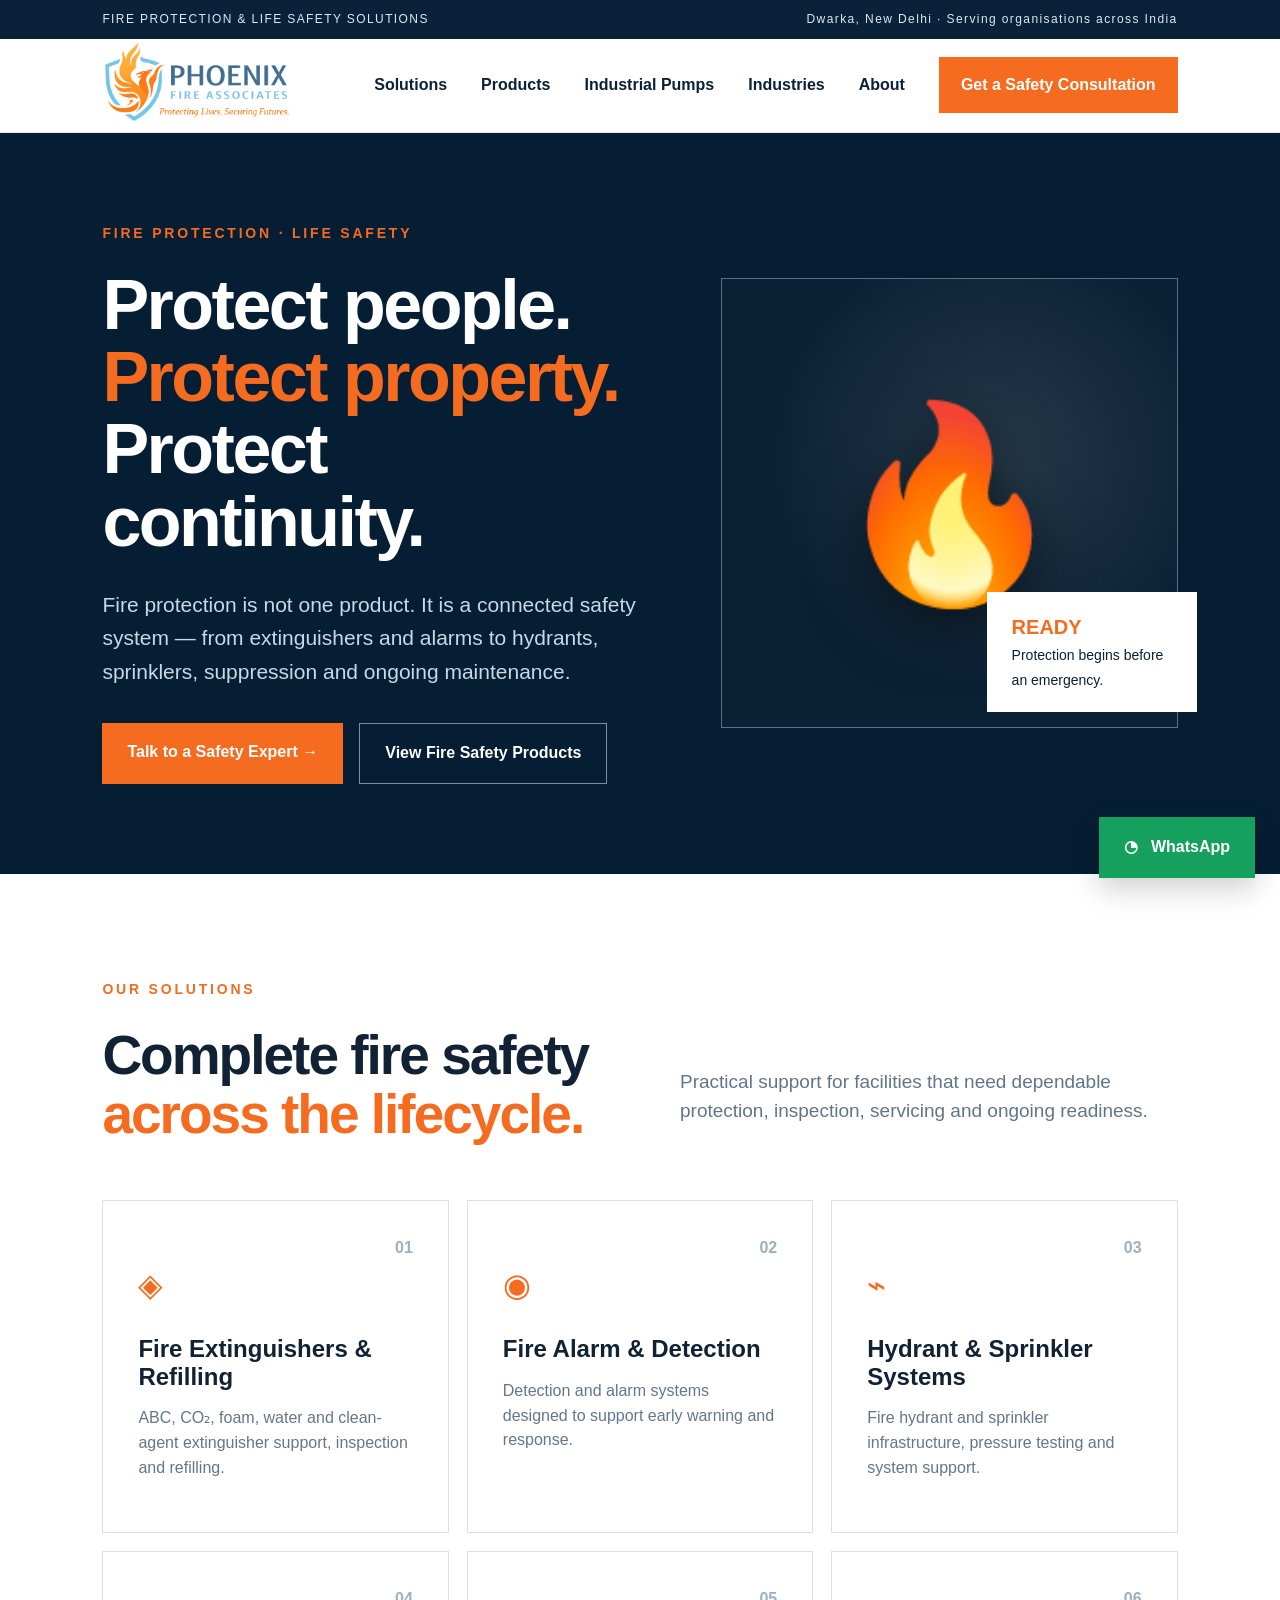
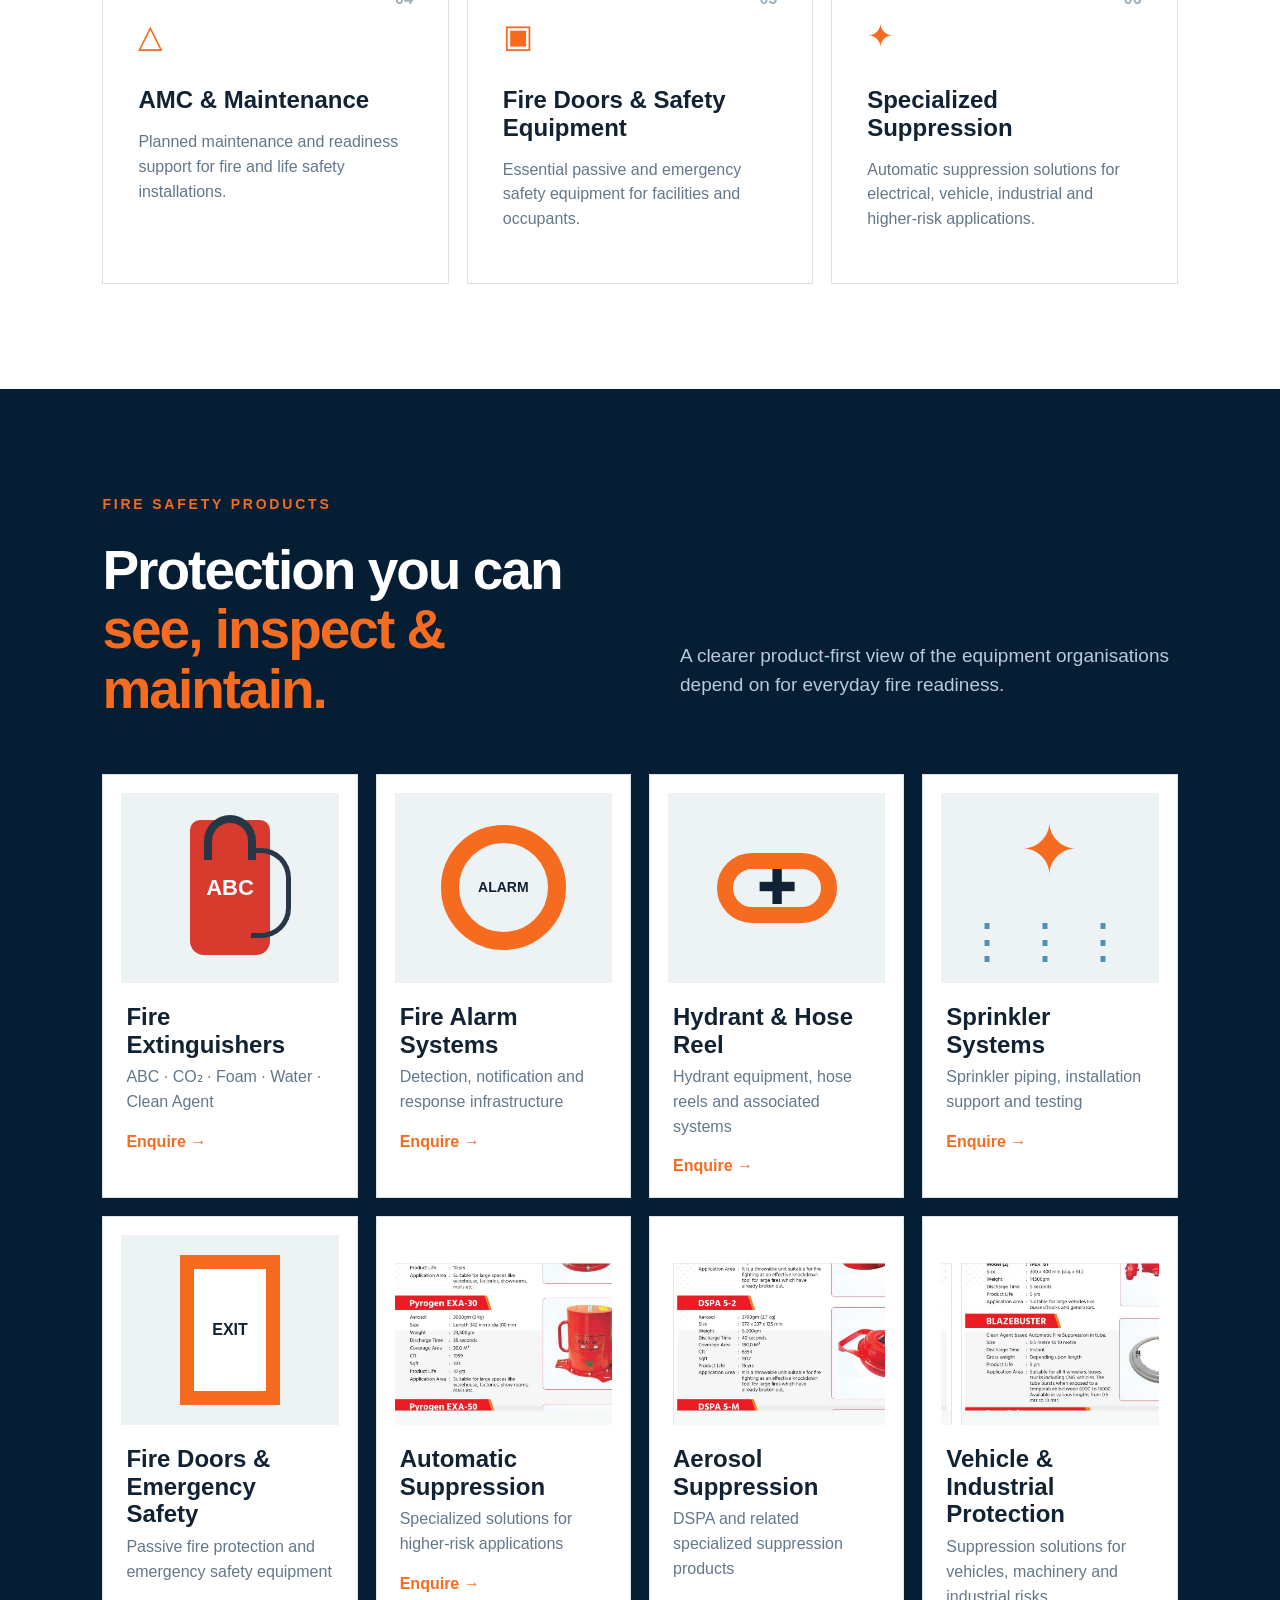
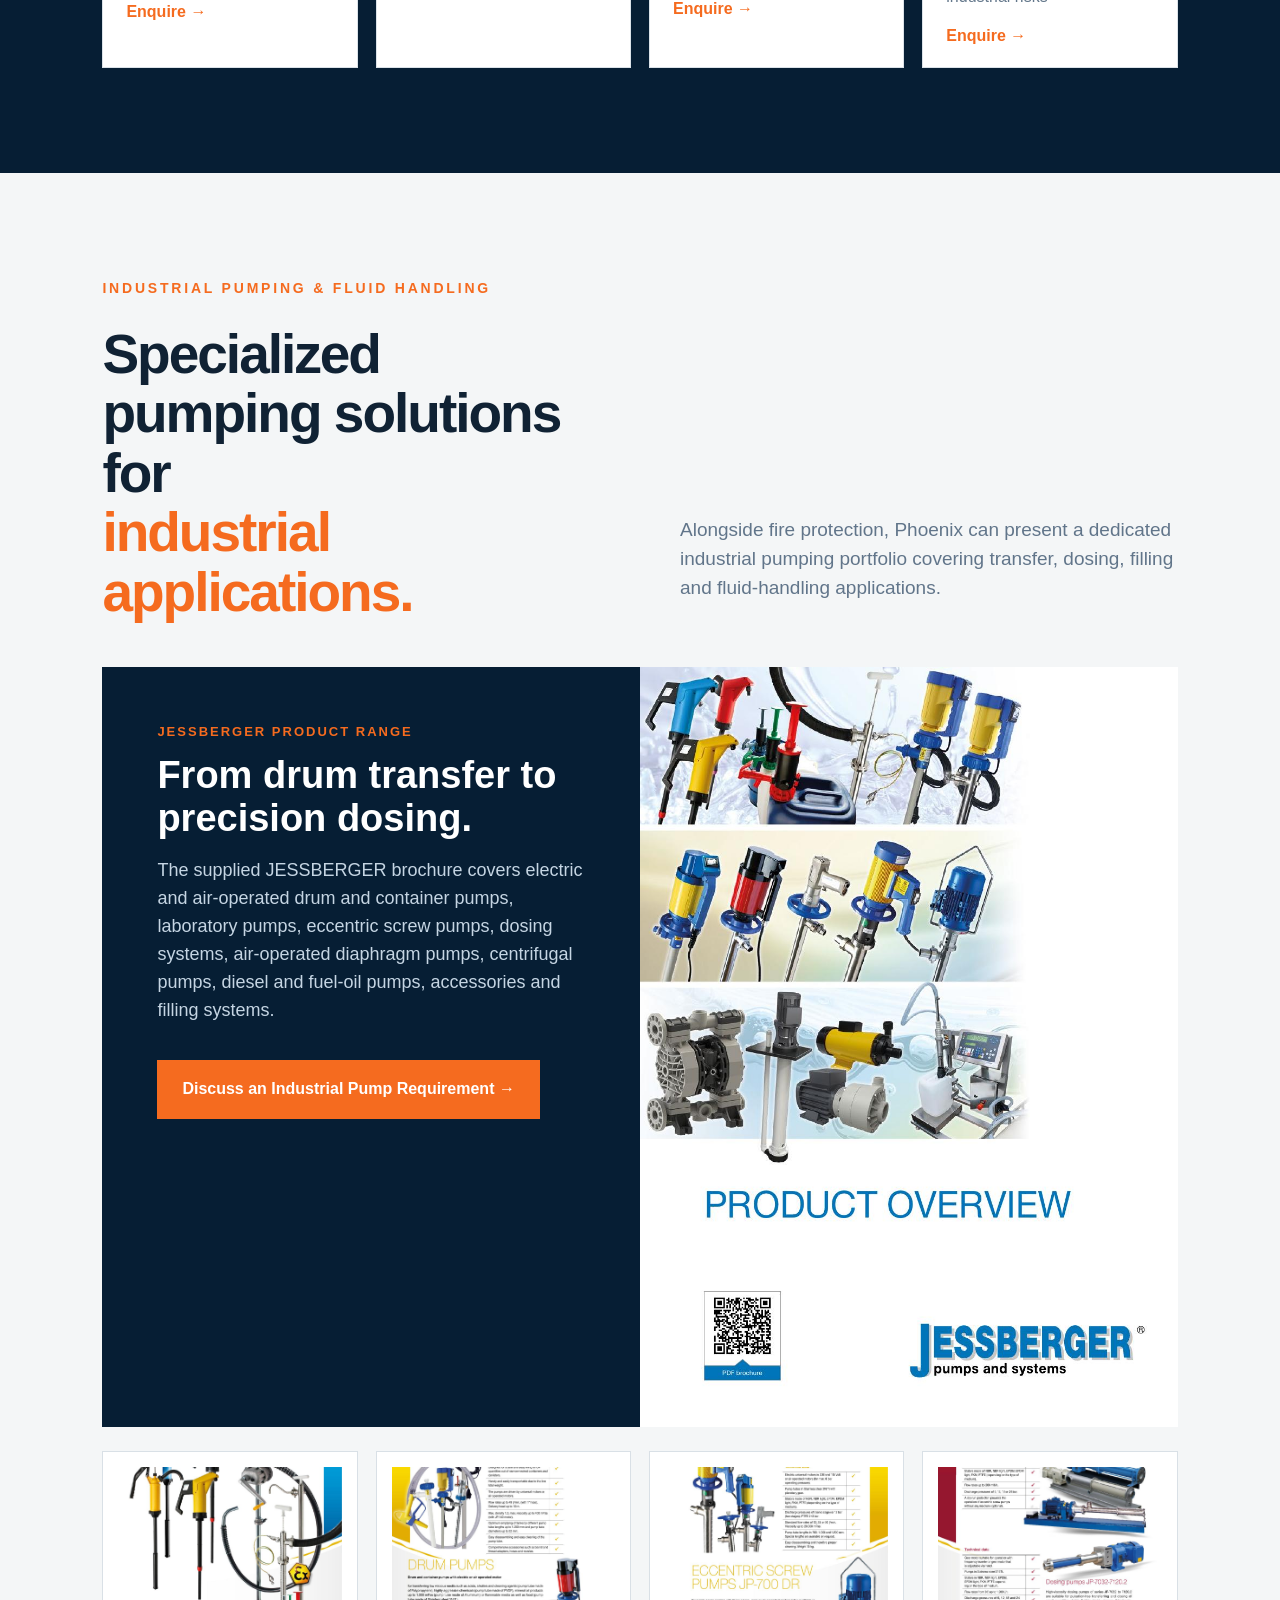
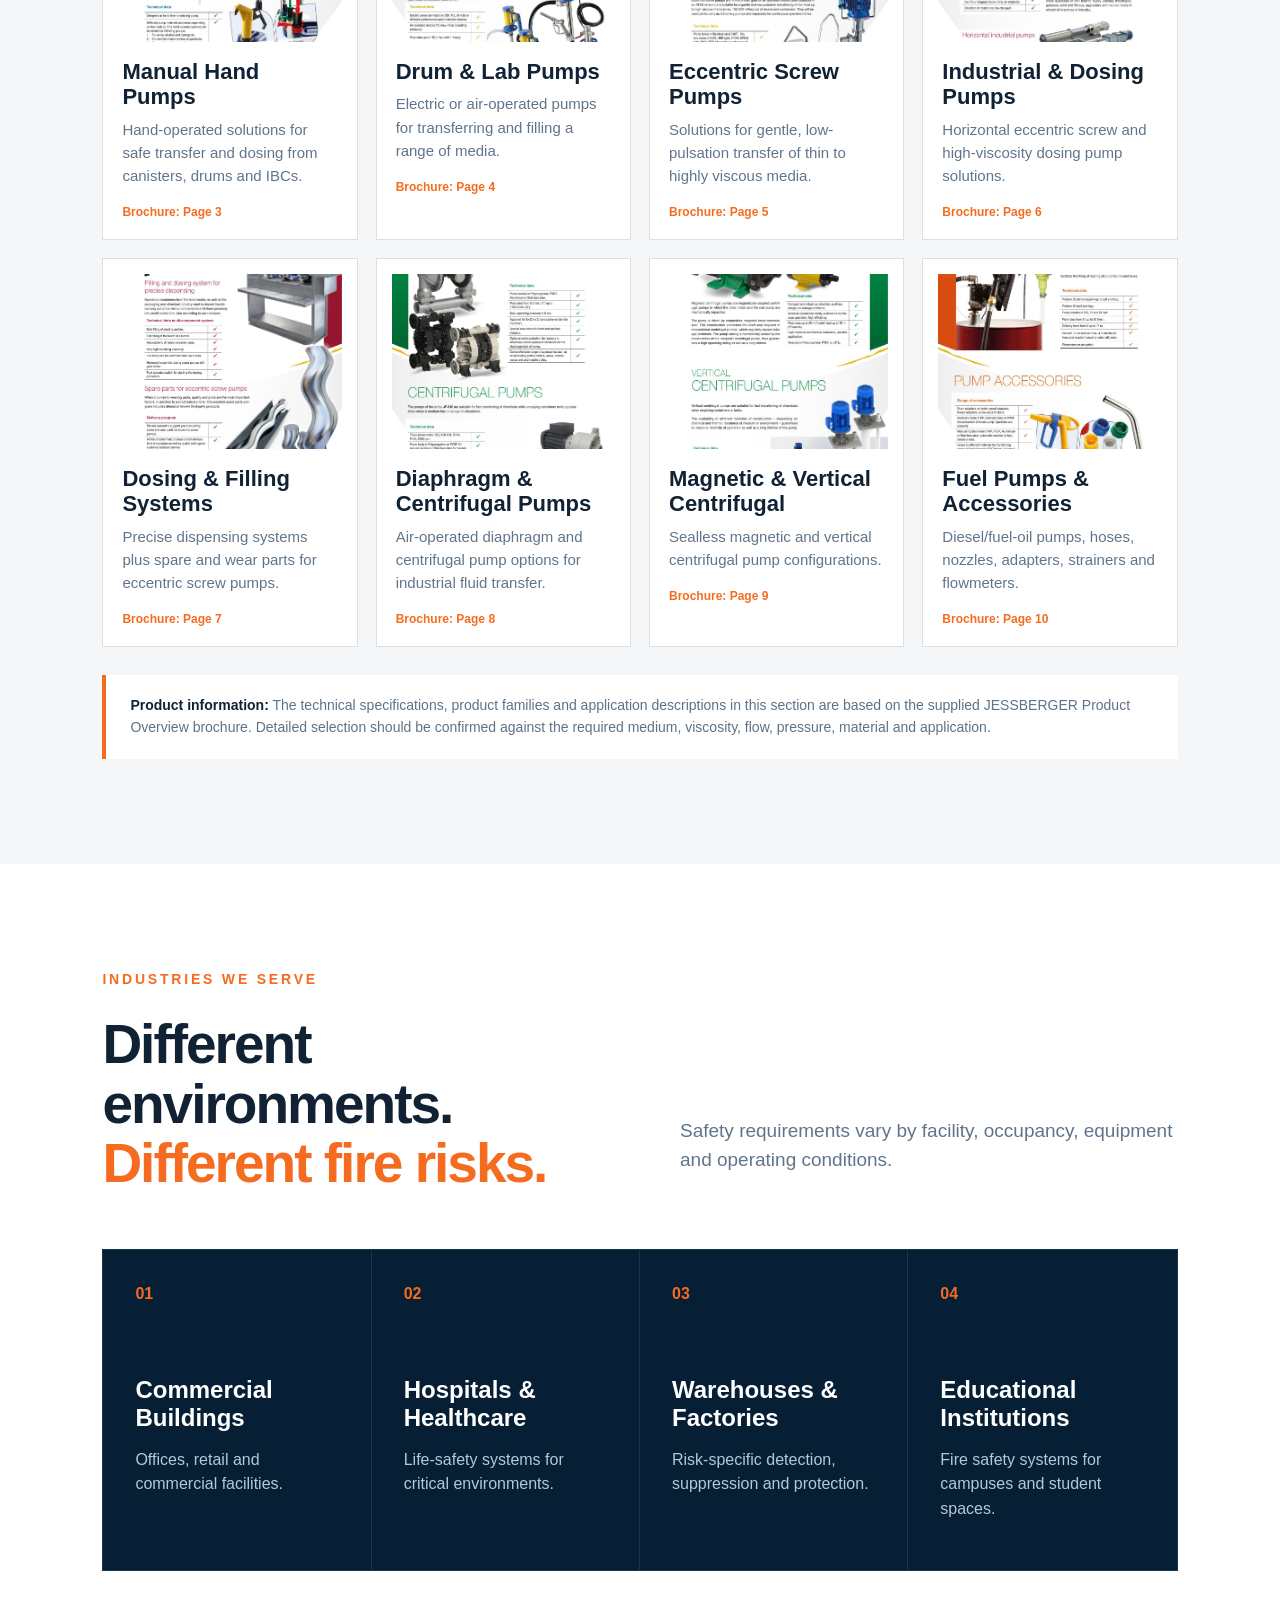
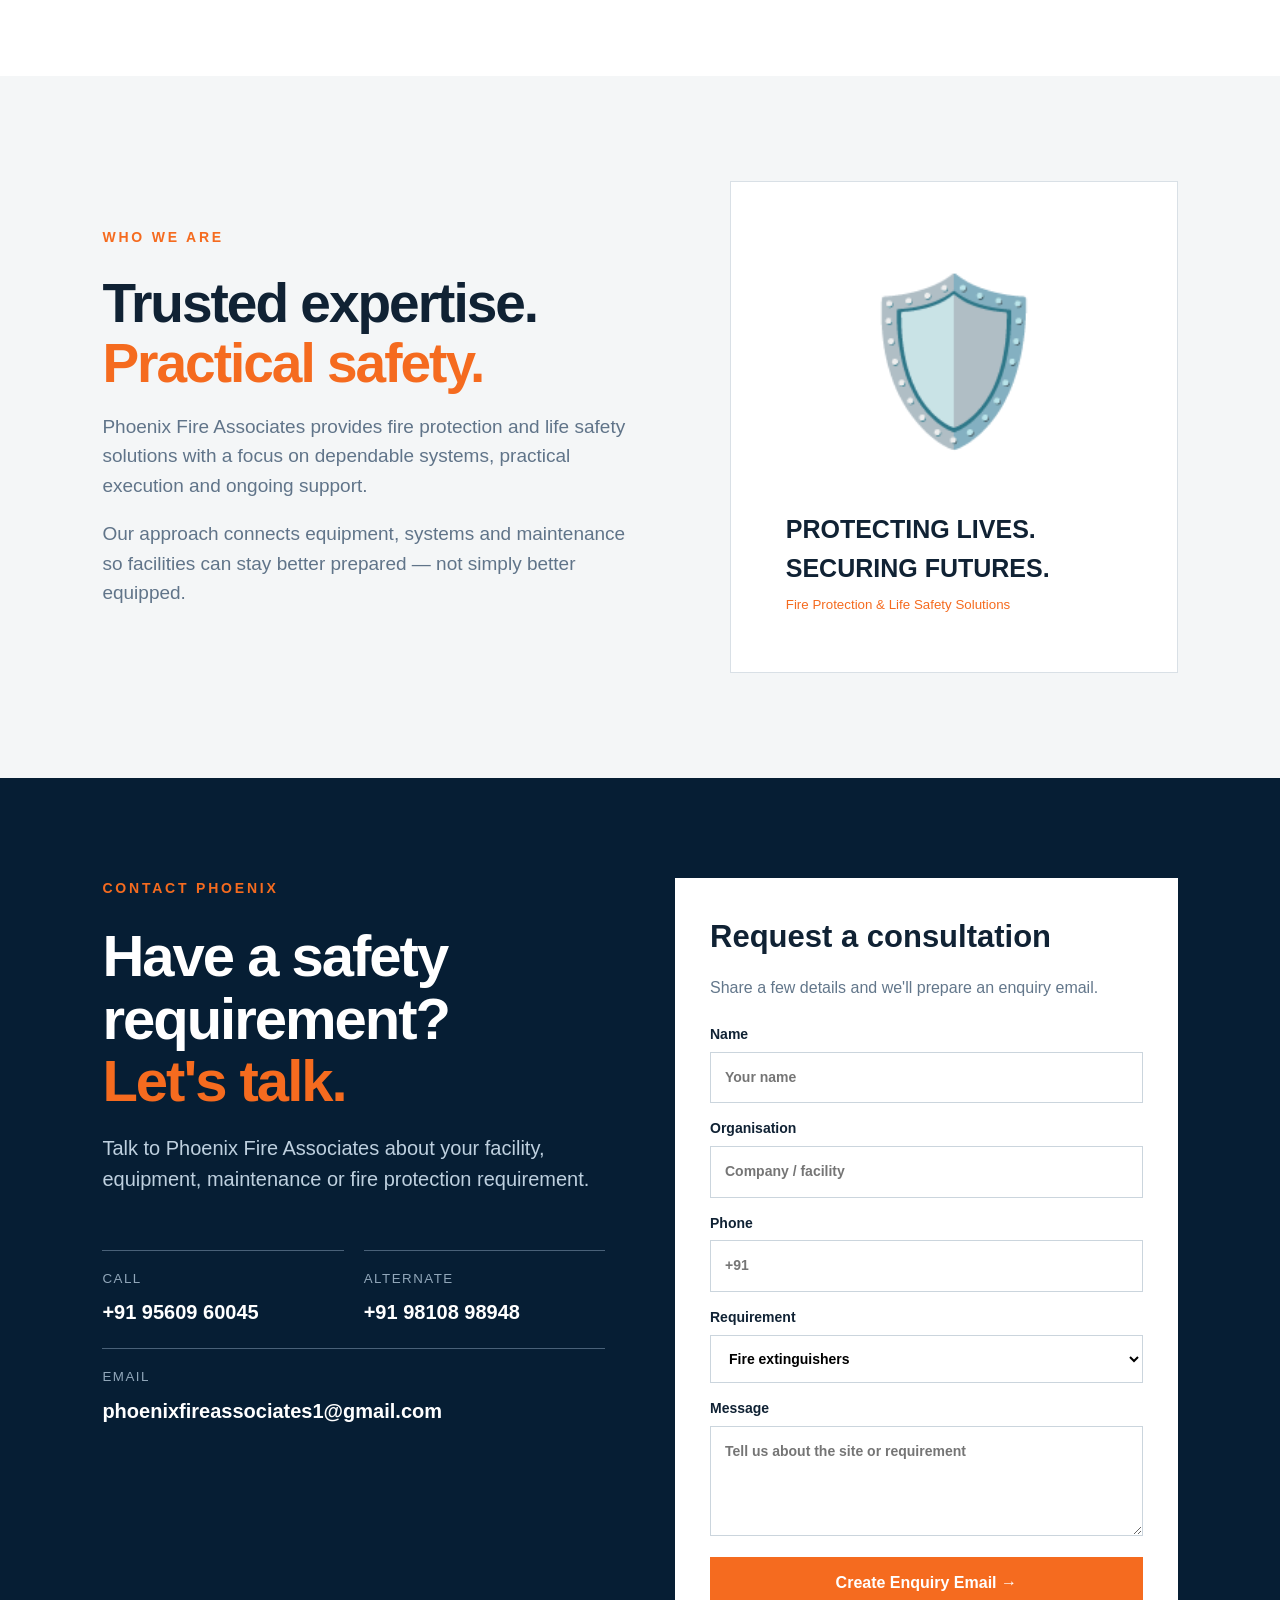
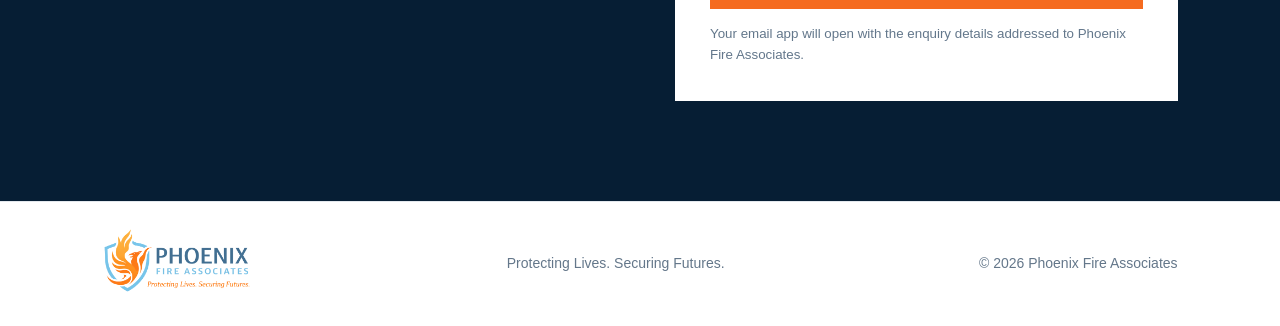
==== commit 54a99c58: "Add files via upload" ====
--- a/index.html
+++ b/index.html
@@ -14,7 +14,7 @@
 </div>
 
 <header class="header">
-  <a class="brand" href="#home"><img src="assets/phoenix-logo.jpg" alt="Phoenix Fire Associates"></a>
+  <a class="brand" href="#home"><img src="assets/phoenix-logo.png" alt="Phoenix Fire Associates"></a>
   <button class="menu" aria-label="Open menu">☰</button>
   <nav>
     <a href="#solutions">Solutions</a>
@@ -199,7 +199,7 @@
 <a class="whatsapp" href="https://wa.me/919560960045" target="_blank" rel="noopener">◔ &nbsp; WhatsApp</a>
 
 <footer>
-  <div><img src="assets/phoenix-logo.jpg" alt="Phoenix Fire Associates"></div>
+  <div><img src="assets/phoenix-logo.png" alt="Phoenix Fire Associates"></div>
   <div>Protecting Lives. Securing Futures.</div>
   <div>© 2026 Phoenix Fire Associates</div>
 </footer>
--- a/styles.css
+++ b/styles.css
@@ -1,3 +1,3 @@
-*{box-sizing:border-box}html{scroll-behavior:smooth}body{margin:0;font-family:Arial,Helvetica,sans-serif;color:#102234;background:#fff;line-height:1.55}.topbar{background:#09223a;color:#dce8f2;display:flex;justify-content:space-between;padding:10px 8%;font-size:12px;letter-spacing:1.4px}.header{height:94px;display:flex;align-items:center;justify-content:space-between;padding:0 8%;background:#fff;border-bottom:1px solid #e6eaee;position:sticky;top:0;z-index:20}.brand img{width:150px;height:auto;object-fit:contain}.header nav{display:flex;align-items:center;gap:34px}.header nav a{color:#0c2136;text-decoration:none;font-weight:700;font-size:16px}.nav-cta{background:#f56b1f!important;color:#fff!important;padding:16px 22px}.menu{display:none}.hero{min-height:690px;background:#061e34;color:#fff;padding:90px 8%;display:grid;grid-template-columns:1.1fr .9fr;gap:60px;align-items:center}.eyebrow,.section-tag{font-size:14px;letter-spacing:2.8px;font-weight:800;color:#f56b1f;margin-bottom:25px}.hero h1{font-size:70px;line-height:1.03;letter-spacing:-2.5px;margin:0 0 30px}.hero h1 span,h2 span{color:#f56b1f}.hero p{font-size:21px;line-height:1.6;max-width:720px;color:#c8d8e7}.buttons{display:flex;gap:16px;margin-top:35px}.btn{display:inline-block;border:0;text-decoration:none;font-weight:800;font-size:16px;padding:17px 25px;cursor:pointer}.primary{background:#f56b1f;color:#fff}.secondary{border:1px solid #7890a4;color:#fff;background:transparent}.hero-visual{height:450px;border:1px solid #5b7183;display:flex;align-items:center;justify-content:center;position:relative;background:radial-gradient(circle at 60% 40%,#26394a,#0a2135 60%)}.shield{font-size:190px;filter:drop-shadow(0 20px 30px #0008)}.hero-card{position:absolute;right:-20px;bottom:15px;background:#fff;color:#0c2136;padding:20px 25px;width:210px}.hero-card strong{font-size:20px;color:#f56b1f}.hero-card small{font-size:14px}.intro,.industries,.about{padding:105px 8%}.section-head{display:grid;grid-template-columns:1fr 1fr;gap:80px;align-items:end;margin-bottom:55px}.section-head h2,h2{font-size:55px;line-height:1.08;letter-spacing:-2px;margin:0}.section-head p{font-size:19px;color:#61758a}.solution-grid{display:grid;grid-template-columns:repeat(3,1fr);gap:18px}.solution-grid article{border:1px solid #d9e0e6;padding:35px;min-height:250px}.solution-grid b{float:right;color:#9bb0c0}.icon{font-size:32px;color:#f56b1f;margin:25px 0}.solution-grid h3,.product-card h3,.industry-grid h3{font-size:24px;line-height:1.15;margin:0 0 12px}.solution-grid p,.product-card p,.industry-grid p{font-size:16px;color:#63778b}.products{background:#061e34;padding:105px 8%;color:#fff}.light{color:#f56b1f}.light-text h2{color:#fff}.light-text p{color:#b9cada}.product-grid{display:grid;grid-template-columns:repeat(4,1fr);gap:18px}.product-card{background:#fff;color:#102234;padding:18px;min-height:365px;border:1px solid #dbe2e8}.product-card h3{margin:20px 5px 7px}.product-card p{margin:0 5px 15px}.product-card a{margin:0 5px;color:#f56b1f;font-weight:800;text-decoration:none}.product-art{height:190px;background:#edf2f5;display:flex;align-items:center;justify-content:center;position:relative;overflow:hidden}.extinguisher .body{width:80px;height:135px;background:#d83a2e;border-radius:10px 10px 14px 14px;color:#fff;font-weight:900;font-size:22px;display:flex;align-items:center;justify-content:center}.extinguisher .handle{position:absolute;width:52px;height:45px;border:8px solid #273746;border-bottom:0;border-radius:28px 28px 0 0;top:22px}.extinguisher .hose{position:absolute;width:40px;height:90px;border:5px solid #273746;border-left:0;right:48px;top:55px;border-radius:0 30px 30px 0}.alarm-ring{border:18px solid #f56b1f;border-radius:50%;width:125px;height:125px;display:flex;align-items:center;justify-content:center;font-weight:900;color:#102234;font-size:14px}.hydrant .pipe{width:120px;height:70px;border:16px solid #f56b1f;border-radius:50px}.wheel{position:absolute;font-size:48px;color:#102234}.sprinkler{flex-direction:column}.sprinkler-head{font-size:70px;color:#f56b1f}.drops{font-size:48px;color:#4f90b4;letter-spacing:10px}.door-shape{width:100px;height:150px;border:14px solid #f56b1f;background:#fff;display:flex;align-items:center;justify-content:center;font-weight:900;color:#102234}.product-card.photo img{width:100%;height:190px;object-fit:cover;display:block}.industry-grid{display:grid;grid-template-columns:repeat(4,1fr);border:1px solid #18354e}.industry-grid>div{padding:32px;border-right:1px solid #18354e;min-height:260px;background:#071f34;color:#fff}.industry-grid>div:last-child{border-right:0}.industry-grid strong{color:#f56b1f}.industry-grid h3{margin-top:70px}.industry-grid p{color:#b6c8d7}.about{background:#f4f6f7;display:grid;grid-template-columns:1.1fr .9fr;gap:80px;align-items:center}.about-copy p{font-size:19px;color:#607489;max-width:760px}.about-panel{background:#fff;padding:55px;border:1px solid #d9e0e6}.big-shield{font-size:160px;text-align:center}.about-panel h3{font-size:25px;margin-bottom:5px}.about-panel small{color:#f56b1f}.contact{background:#061e34;color:#fff;padding:100px 8%;display:grid;grid-template-columns:1fr 1fr;gap:70px}.contact-copy h2{font-size:58px}.contact-copy p{font-size:20px;color:#bed0df;max-width:650px}.contact-details{display:grid;grid-template-columns:1fr 1fr;gap:20px;margin-top:55px}.contact-details>div{border-top:1px solid #496178;padding-top:18px}.contact-details div:last-child{grid-column:1/-1}.contact-details small{display:block;color:#91a7ba;letter-spacing:1.5px;margin-bottom:8px}.contact-details strong{font-size:20px}.contact form{background:#fff;color:#102234;padding:35px;display:flex;flex-direction:column;gap:15px}.contact form h3{font-size:31px;margin:0}.contact form p{color:#63778b;margin:0 0 8px}.contact label{font-size:14px;font-weight:800}.contact input,.contact select,.contact textarea{width:100%;margin-top:6px;border:1px solid #cbd5dd;padding:14px;font:inherit;background:#fff}.contact textarea{min-height:110px}.contact form small{color:#63778b}footer{display:flex;justify-content:space-between;align-items:center;padding:25px 8%;background:#fff;border-top:1px solid #e3e8ed;font-size:14px;color:#64778a}.footer img,footer img{width:115px}.whatsapp{position:fixed;right:25px;bottom:22px;background:#16a05d;color:#fff;padding:18px 25px;text-decoration:none;font-weight:800;z-index:30;box-shadow:0 10px 30px #0003}@media(max-width:1000px){.hero,.about,.contact{grid-template-columns:1fr}.product-grid{grid-template-columns:repeat(2,1fr)}.solution-grid{grid-template-columns:repeat(2,1fr)}.industry-grid{grid-template-columns:repeat(2,1fr)}.section-head{grid-template-columns:1fr;gap:20px}.hero h1{font-size:55px}.header nav{gap:16px}.nav-cta{padding:12px 15px!important}}@media(max-width:700px){.topbar{display:none}.header{height:78px;padding:0 5%}.brand img{width:120px}.header nav{display:none}.menu{display:block;background:none;border:0;font-size:28px}.hero,.intro,.products,.industries,.about,.contact{padding:65px 5%}.hero h1,h2,.contact-copy h2{font-size:42px}.hero p,.section-head p,.contact-copy p{font-size:17px}.hero-visual{height:320px}.solution-grid,.product-grid,.industry-grid{grid-template-columns:1fr}.section-head{margin-bottom:35px}.contact-details{grid-template-columns:1fr}.contact-details div:last-child{grid-column:auto}footer{flex-direction:column;gap:10px;text-align:center}.whatsapp{right:14px;bottom:14px;padding:15px 18px}}
+*{box-sizing:border-box}html{scroll-behavior:smooth}body{margin:0;font-family:Arial,Helvetica,sans-serif;color:#102234;background:#fff;line-height:1.55}.topbar{background:#09223a;color:#dce8f2;display:flex;justify-content:space-between;padding:10px 8%;font-size:12px;letter-spacing:1.4px}.header{height:94px;display:flex;align-items:center;justify-content:space-between;padding:0 8%;background:#fff;border-bottom:1px solid #e6eaee;position:sticky;top:0;z-index:20}.brand img{width:190px;height:auto;object-fit:contain}.header nav{display:flex;align-items:center;gap:34px}.header nav a{color:#0c2136;text-decoration:none;font-weight:700;font-size:16px}.nav-cta{background:#f56b1f!important;color:#fff!important;padding:16px 22px}.menu{display:none}.hero{min-height:690px;background:#061e34;color:#fff;padding:90px 8%;display:grid;grid-template-columns:1.1fr .9fr;gap:60px;align-items:center}.eyebrow,.section-tag{font-size:14px;letter-spacing:2.8px;font-weight:800;color:#f56b1f;margin-bottom:25px}.hero h1{font-size:70px;line-height:1.03;letter-spacing:-2.5px;margin:0 0 30px}.hero h1 span,h2 span{color:#f56b1f}.hero p{font-size:21px;line-height:1.6;max-width:720px;color:#c8d8e7}.buttons{display:flex;gap:16px;margin-top:35px}.btn{display:inline-block;border:0;text-decoration:none;font-weight:800;font-size:16px;padding:17px 25px;cursor:pointer}.primary{background:#f56b1f;color:#fff}.secondary{border:1px solid #7890a4;color:#fff;background:transparent}.hero-visual{height:450px;border:1px solid #5b7183;display:flex;align-items:center;justify-content:center;position:relative;background:radial-gradient(circle at 60% 40%,#26394a,#0a2135 60%)}.shield{font-size:190px;filter:drop-shadow(0 20px 30px #0008)}.hero-card{position:absolute;right:-20px;bottom:15px;background:#fff;color:#0c2136;padding:20px 25px;width:210px}.hero-card strong{font-size:20px;color:#f56b1f}.hero-card small{font-size:14px}.intro,.industries,.about{padding:105px 8%}.section-head{display:grid;grid-template-columns:1fr 1fr;gap:80px;align-items:end;margin-bottom:55px}.section-head h2,h2{font-size:55px;line-height:1.08;letter-spacing:-2px;margin:0}.section-head p{font-size:19px;color:#61758a}.solution-grid{display:grid;grid-template-columns:repeat(3,1fr);gap:18px}.solution-grid article{border:1px solid #d9e0e6;padding:35px;min-height:250px}.solution-grid b{float:right;color:#9bb0c0}.icon{font-size:32px;color:#f56b1f;margin:25px 0}.solution-grid h3,.product-card h3,.industry-grid h3{font-size:24px;line-height:1.15;margin:0 0 12px}.solution-grid p,.product-card p,.industry-grid p{font-size:16px;color:#63778b}.products{background:#061e34;padding:105px 8%;color:#fff}.light{color:#f56b1f}.light-text h2{color:#fff}.light-text p{color:#b9cada}.product-grid{display:grid;grid-template-columns:repeat(4,1fr);gap:18px}.product-card{background:#fff;color:#102234;padding:18px;min-height:365px;border:1px solid #dbe2e8}.product-card h3{margin:20px 5px 7px}.product-card p{margin:0 5px 15px}.product-card a{margin:0 5px;color:#f56b1f;font-weight:800;text-decoration:none}.product-art{height:190px;background:#edf2f5;display:flex;align-items:center;justify-content:center;position:relative;overflow:hidden}.extinguisher .body{width:80px;height:135px;background:#d83a2e;border-radius:10px 10px 14px 14px;color:#fff;font-weight:900;font-size:22px;display:flex;align-items:center;justify-content:center}.extinguisher .handle{position:absolute;width:52px;height:45px;border:8px solid #273746;border-bottom:0;border-radius:28px 28px 0 0;top:22px}.extinguisher .hose{position:absolute;width:40px;height:90px;border:5px solid #273746;border-left:0;right:48px;top:55px;border-radius:0 30px 30px 0}.alarm-ring{border:18px solid #f56b1f;border-radius:50%;width:125px;height:125px;display:flex;align-items:center;justify-content:center;font-weight:900;color:#102234;font-size:14px}.hydrant .pipe{width:120px;height:70px;border:16px solid #f56b1f;border-radius:50px}.wheel{position:absolute;font-size:48px;color:#102234}.sprinkler{flex-direction:column}.sprinkler-head{font-size:70px;color:#f56b1f}.drops{font-size:48px;color:#4f90b4;letter-spacing:10px}.door-shape{width:100px;height:150px;border:14px solid #f56b1f;background:#fff;display:flex;align-items:center;justify-content:center;font-weight:900;color:#102234}.product-card.photo img{width:100%;height:190px;object-fit:cover;display:block}.industry-grid{display:grid;grid-template-columns:repeat(4,1fr);border:1px solid #18354e}.industry-grid>div{padding:32px;border-right:1px solid #18354e;min-height:260px;background:#071f34;color:#fff}.industry-grid>div:last-child{border-right:0}.industry-grid strong{color:#f56b1f}.industry-grid h3{margin-top:70px}.industry-grid p{color:#b6c8d7}.about{background:#f4f6f7;display:grid;grid-template-columns:1.1fr .9fr;gap:80px;align-items:center}.about-copy p{font-size:19px;color:#607489;max-width:760px}.about-panel{background:#fff;padding:55px;border:1px solid #d9e0e6}.big-shield{font-size:160px;text-align:center}.about-panel h3{font-size:25px;margin-bottom:5px}.about-panel small{color:#f56b1f}.contact{background:#061e34;color:#fff;padding:100px 8%;display:grid;grid-template-columns:1fr 1fr;gap:70px}.contact-copy h2{font-size:58px}.contact-copy p{font-size:20px;color:#bed0df;max-width:650px}.contact-details{display:grid;grid-template-columns:1fr 1fr;gap:20px;margin-top:55px}.contact-details>div{border-top:1px solid #496178;padding-top:18px}.contact-details div:last-child{grid-column:1/-1}.contact-details small{display:block;color:#91a7ba;letter-spacing:1.5px;margin-bottom:8px}.contact-details strong{font-size:20px}.contact form{background:#fff;color:#102234;padding:35px;display:flex;flex-direction:column;gap:15px}.contact form h3{font-size:31px;margin:0}.contact form p{color:#63778b;margin:0 0 8px}.contact label{font-size:14px;font-weight:800}.contact input,.contact select,.contact textarea{width:100%;margin-top:6px;border:1px solid #cbd5dd;padding:14px;font:inherit;background:#fff}.contact textarea{min-height:110px}.contact form small{color:#63778b}footer{display:flex;justify-content:space-between;align-items:center;padding:25px 8%;background:#fff;border-top:1px solid #e3e8ed;font-size:14px;color:#64778a}.footer img,footer img{width:150px}.whatsapp{position:fixed;right:25px;bottom:22px;background:#16a05d;color:#fff;padding:18px 25px;text-decoration:none;font-weight:800;z-index:30;box-shadow:0 10px 30px #0003}@media(max-width:1000px){.hero,.about,.contact{grid-template-columns:1fr}.product-grid{grid-template-columns:repeat(2,1fr)}.solution-grid{grid-template-columns:repeat(2,1fr)}.industry-grid{grid-template-columns:repeat(2,1fr)}.section-head{grid-template-columns:1fr;gap:20px}.hero h1{font-size:55px}.header nav{gap:16px}.nav-cta{padding:12px 15px!important}}@media(max-width:700px){.topbar{display:none}.header{height:78px;padding:0 5%}.brand img{width:145px}.header nav{display:none}.menu{display:block;background:none;border:0;font-size:28px}.hero,.intro,.products,.industries,.about,.contact{padding:65px 5%}.hero h1,h2,.contact-copy h2{font-size:42px}.hero p,.section-head p,.contact-copy p{font-size:17px}.hero-visual{height:320px}.solution-grid,.product-grid,.industry-grid{grid-template-columns:1fr}.section-head{margin-bottom:35px}.contact-details{grid-template-columns:1fr}.contact-details div:last-child{grid-column:auto}footer{flex-direction:column;gap:10px;text-align:center}.whatsapp{right:14px;bottom:14px;padding:15px 18px}}
 
 .industrial-pumps{padding:105px 8%;background:#f4f6f7}.industrial-pumps .section-head{margin-bottom:45px}.pump-feature{display:grid;grid-template-columns:1fr 1fr;background:#061e34;color:#fff;margin-bottom:24px}.pump-feature-copy{padding:55px}.pump-feature-copy h3{font-size:38px;line-height:1.12;margin:12px 0 18px}.pump-feature-copy p{font-size:18px;color:#c5d5e3}.pump-feature img{width:100%;height:100%;min-height:360px;object-fit:cover}.mini-label{font-size:13px;letter-spacing:2px;color:#f56b1f;font-weight:800}.pump-btn{margin-top:18px;background:#f56b1f;color:#fff}.pump-grid{display:grid;grid-template-columns:repeat(4,1fr);gap:18px}.pump-grid article{background:#fff;border:1px solid #d9e0e6;padding:15px;min-height:365px}.pump-grid img{width:100%;height:175px;object-fit:cover;display:block;background:#fff}.pump-grid h3{font-size:22px;line-height:1.15;margin:17px 4px 8px}.pump-grid p{font-size:15px;color:#61758a;margin:0 4px 12px}.pump-grid small{font-size:12px;color:#f56b1f;font-weight:800;margin:0 4px}.pump-note{margin-top:28px;border-left:4px solid #f56b1f;background:#fff;padding:20px 24px;color:#5e7286;font-size:14px}.pump-note strong{color:#102234}@media(max-width:1000px){.pump-grid{grid-template-columns:repeat(2,1fr)}.pump-feature{grid-template-columns:1fr}.pump-feature img{min-height:280px}}@media(max-width:700px){.pump-grid{grid-template-columns:1fr}.pump-feature-copy{padding:35px}.pump-feature-copy h3{font-size:30px}}
